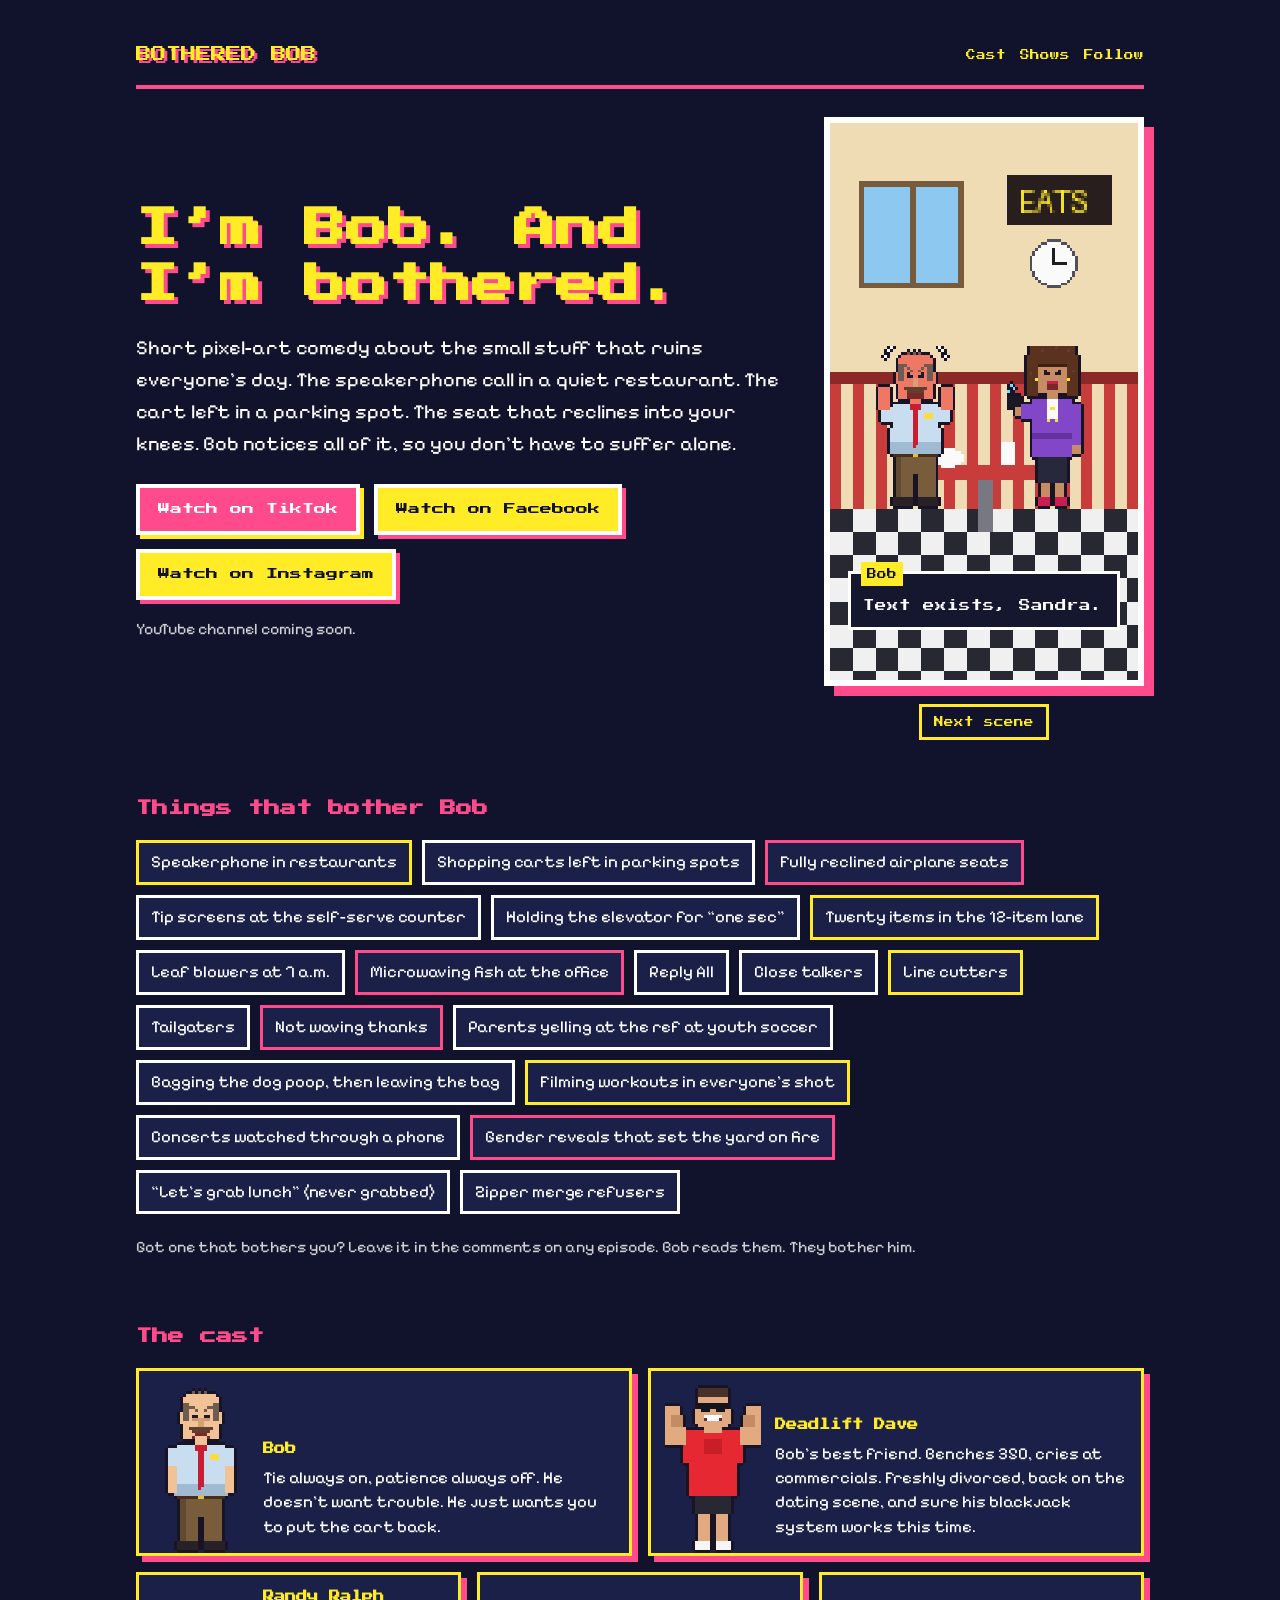
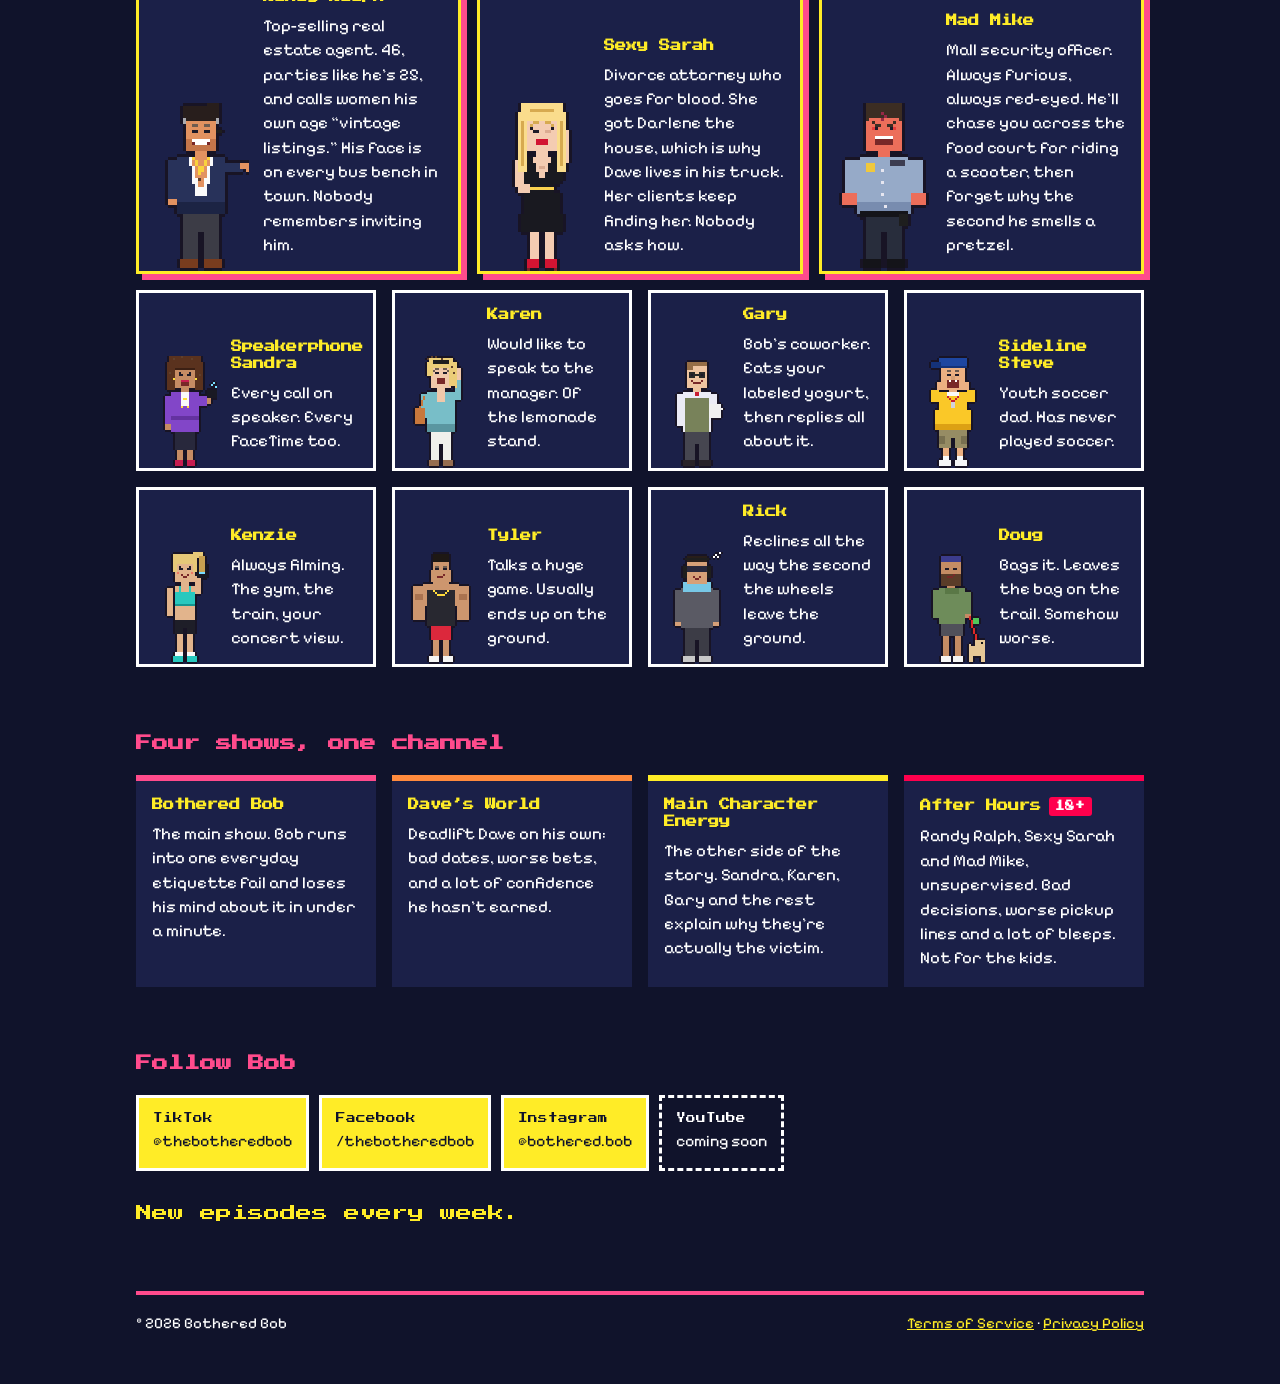
==== index.html @ 154fb26e "Bothered Bob website" ====
<!doctype html>
<html lang="en">
<head>
<meta charset="utf-8">
<meta name="viewport" content="width=device-width, initial-scale=1">
<link rel="preconnect" href="https://fonts.googleapis.com">
<link rel="preconnect" href="https://fonts.gstatic.com" crossorigin>
<link href="https://fonts.googleapis.com/css2?family=Pixelify+Sans:wght@400;600&family=Press+Start+2P&display=swap" rel="stylesheet">
<title>Bothered Bob</title>
<meta name="description" content="Pixel-art comedy shorts about the everyday stuff that ruins everyone's day. Speakerphones, abandoned carts, seat recliners. Bob notices all of it.">
<meta property="og:title" content="Bothered Bob">
<meta property="og:description" content="I'm Bob. And I'm bothered. Pixel-art comedy shorts about everyday etiquette fails.">
<meta property="og:image" content="https://botheredbob.com/img/og.png">
<meta property="og:url" content="https://botheredbob.com/">
<meta property="og:type" content="website">
<meta name="twitter:card" content="summary_large_image">
<link rel="icon" href="bob.svg" type="image/svg+xml">
<link rel="stylesheet" href="style.css">
</head>
<body>
<div class="wrap wide">
<header class="site">
  <a class="logo" href="index.html">BOTHERED BOB</a>
  <nav><a href="#cast">Cast</a><a href="#shows">Shows</a><a href="#follow">Follow</a></nav>
</header>

<main>
  <section class="hero">
    <div class="hero-copy">
      <h1>I&rsquo;m Bob. And I&rsquo;m bothered.</h1>
      <p class="lede">Short pixel-art comedy about the small stuff that ruins everyone&rsquo;s day. The speakerphone call in a quiet restaurant. The cart left in a parking spot. The seat that reclines into your knees. Bob notices all of it, so you don&rsquo;t have to suffer alone.</p>
      <div class="cta">
        <a class="btn" href="https://www.tiktok.com/@thebotheredbob" rel="me noopener">Watch on TikTok</a>
        <a class="btn alt" href="https://www.facebook.com/thebotheredbob" rel="me noopener">Watch on Facebook</a>
        <a class="btn alt" href="https://www.instagram.com/bothered.bob/" rel="me noopener">Watch on Instagram</a>
      </div>
      <p class="muted">YouTube channel coming soon.</p>
    </div>

    <figure class="phone" aria-label="Scenes from Bothered Bob episodes">
      <div class="screen">
        <div class="scene is-on">
          <img src="img/scene-diner.png" alt="Bob, red-faced, next to Sandra on a loud phone call in a diner" width="540" height="960">
          <figcaption class="cap"><span class="who">Bob</span>Text exists, Sandra.</figcaption>
        </div>
        <div class="scene">
          <img src="img/scene-plane.png" alt="Bob in the aisle seat next to a man who has fully reclined, asleep" width="540" height="960" loading="lazy">
          <figcaption class="cap"><span class="who">Bob</span>My knees are in your seat! We share a seat now!</figcaption>
        </div>
        <div class="scene">
          <img src="img/scene-lot.png" alt="Bob in a parking lot beside a stray shopping cart and the smug guy who left it" width="540" height="960" loading="lazy">
          <figcaption class="cap"><span class="who">Bob</span>It&rsquo;s a shopping cart! Rolling is its whole personality!</figcaption>
        </div>
        <div class="scene">
          <img src="img/scene-yard.png" alt="Bob on his lawn next to Randy Ralph, a spray-tanned real estate agent doing finger guns" width="540" height="960" loading="lazy">
          <figcaption class="cap"><span class="who ralph">Ralph</span>I don&rsquo;t date fifties. Way too old for me.</figcaption>
        </div>
        <div class="scene">
          <img src="img/scene-casino.png" alt="Bob and Deadlift Dave, flexing, in front of casino slot machines" width="540" height="960" loading="lazy">
          <figcaption class="cap"><span class="who dave">Dave</span>I&rsquo;m Dave. And I&rsquo;m fine.</figcaption>
        </div>
      </div>
      <button class="next" type="button" aria-label="Show next scene">Next scene</button>
    </figure>
  </section>

  <section class="peeves" aria-labelledby="peeves-h">
    <h2 id="peeves-h">Things that bother Bob</h2>
    <ul class="peeve-list">
      <li>Speakerphone in restaurants</li>
      <li>Shopping carts left in parking spots</li>
      <li>Fully reclined airplane seats</li>
      <li>Tip screens at the self-serve counter</li>
      <li>Holding the elevator for &ldquo;one sec&rdquo;</li>
      <li>Twenty items in the 12-item lane</li>
      <li>Leaf blowers at 7 a.m.</li>
      <li>Microwaving fish at the office</li>
      <li>Reply All</li>
      <li>Close talkers</li>
      <li>Line cutters</li>
      <li>Tailgaters</li>
      <li>Not waving thanks</li>
      <li>Parents yelling at the ref at youth soccer</li>
      <li>Bagging the dog poop, then leaving the bag</li>
      <li>Filming workouts in everyone&rsquo;s shot</li>
      <li>Concerts watched through a phone</li>
      <li>Gender reveals that set the yard on fire</li>
      <li>&ldquo;Let&rsquo;s grab lunch&rdquo; (never grabbed)</li>
      <li>Zipper merge refusers</li>
    </ul>
    <p class="muted">Got one that bothers you? Leave it in the comments on any episode. Bob reads them. They bother him.</p>
  </section>

  <section id="cast" aria-labelledby="cast-h">
    <h2 id="cast-h">The cast</h2>
    <ul class="cast">
      <li class="lead"><img src="img/bob_annoyed.png" alt="" width="128" height="224"><div><h3>Bob</h3><p>Tie always on, patience always off. He doesn&rsquo;t want trouble. He just wants you to put the cart back.</p></div></li>
      <li class="lead"><img src="img/dave_flex.png" alt="" width="128" height="224"><div><h3>Deadlift Dave</h3><p>Bob&rsquo;s best friend. Benches 350, cries at commercials. Freshly divorced, back on the dating scene, and sure his blackjack system works this time.</p></div></li>
      <li class="lead lead3"><img src="img/ralph_smug.png" alt="" width="128" height="224"><div><h3>Randy Ralph</h3><p>Top-selling real estate agent. 46, parties like he&rsquo;s 25, and calls women his own age &ldquo;vintage listings.&rdquo; His face is on every bus bench in town. Nobody remembers inviting him.</p></div></li>
      <li class="lead lead3"><img src="img/sarah_flirt.png" alt="" width="128" height="224"><div><h3>Sexy Sarah</h3><p>Divorce attorney who goes for blood. She got Darlene the house, which is why Dave lives in his truck. Her clients keep finding her. Nobody asks how.</p></div></li>
      <li class="lead lead3"><img src="img/mike_mad.png" alt="" width="128" height="224"><div><h3>Mad Mike</h3><p>Mall security officer. Always furious, always red-eyed. He&rsquo;ll chase you across the food court for riding a scooter, then forget why the second he smells a pretzel.</p></div></li>
      <li><img src="img/sandra_loud.png" alt="" width="128" height="224"><div><h3>Speakerphone Sandra</h3><p>Every call on speaker. Every FaceTime too.</p></div></li>
      <li><img src="img/karen_demand.png" alt="" width="128" height="224"><div><h3>Karen</h3><p>Would like to speak to the manager. Of the lemonade stand.</p></div></li>
      <li><img src="img/gary_smug.png" alt="" width="128" height="224"><div><h3>Gary</h3><p>Bob&rsquo;s coworker. Eats your labeled yogurt, then replies all about it.</p></div></li>
      <li><img src="img/steve_yell.png" alt="" width="128" height="224"><div><h3>Sideline Steve</h3><p>Youth soccer dad. Has never played soccer.</p></div></li>
      <li><img src="img/kenzie_film.png" alt="" width="128" height="224"><div><h3>Kenzie</h3><p>Always filming. The gym, the train, your concert view.</p></div></li>
      <li><img src="img/tyler_smug.png" alt="" width="128" height="224"><div><h3>Tyler</h3><p>Talks a huge game. Usually ends up on the ground.</p></div></li>
      <li><img src="img/rick_sleep.png" alt="" width="128" height="224"><div><h3>Rick</h3><p>Reclines all the way the second the wheels leave the ground.</p></div></li>
      <li><img src="img/doug_smug.png" alt="" width="128" height="224"><div><h3>Doug</h3><p>Bags it. Leaves the bag on the trail. Somehow worse.</p></div></li>
    </ul>
  </section>

  <section id="shows" aria-labelledby="shows-h">
    <h2 id="shows-h">Four shows, one channel</h2>
    <div class="shows">
      <article><h3>Bothered Bob</h3><p>The main show. Bob runs into one everyday etiquette fail and loses his mind about it in under a minute.</p></article>
      <article><h3>Dave&rsquo;s World</h3><p>Deadlift Dave on his own: bad dates, worse bets, and a lot of confidence he hasn&rsquo;t earned.</p></article>
      <article><h3>Main Character Energy</h3><p>The other side of the story. Sandra, Karen, Gary and the rest explain why they&rsquo;re actually the victim.</p></article>
      <article class="mature"><h3>After Hours <span class="rating">18+</span></h3><p>Randy Ralph, Sexy Sarah and Mad Mike, unsupervised. Bad decisions, worse pickup lines and a lot of bleeps. Not for the kids.</p></article>
    </div>
  </section>

  <section id="follow" aria-labelledby="follow-h">
    <h2 id="follow-h">Follow Bob</h2>
    <ul class="handles">
      <li><a href="https://www.tiktok.com/@thebotheredbob" rel="me noopener">TikTok <span>@thebotheredbob</span></a></li>
      <li><a href="https://www.facebook.com/thebotheredbob" rel="me noopener">Facebook <span>/thebotheredbob</span></a></li>
      <li><a href="https://www.instagram.com/bothered.bob/" rel="me noopener">Instagram <span>@bothered.bob</span></a></li>
      <li class="soon">YouTube <span>coming soon</span></li>
    </ul>
    <p class="tagline">New episodes every week.</p>
  </section>
</main>

<footer class="site">
  <span>&copy; 2026 Bothered Bob</span>
  <span><a href="terms.html">Terms of Service</a> &middot; <a href="privacy.html">Privacy Policy</a></span>
</footer>
</div>
<script>
(() => {
  const scenes = [...document.querySelectorAll('.scene')];
  let i = 0, timer;
  const show = n => { scenes[i].classList.remove('is-on'); i = (n + scenes.length) % scenes.length; scenes[i].classList.add('is-on'); };
  const calm = matchMedia('(prefers-reduced-motion: reduce)').matches;
  const start = () => { if (!calm) timer = setInterval(() => show(i + 1), 4500); };
  document.querySelector('.next').addEventListener('click', () => { clearInterval(timer); show(i + 1); start(); });
  const phone = document.querySelector('.phone');
  phone.addEventListener('mouseenter', () => clearInterval(timer));
  phone.addEventListener('mouseleave', () => { clearInterval(timer); start(); });
  start();
})();
</script>
</body>
</html>
---- style.css ----
:root{--navy:#10132b;--navy2:#1b2048;--yellow:#ffec27;--pink:#ff4b8c;--white:#fff}
*{box-sizing:border-box}
html,body{margin:0;padding:0}
body{background:var(--navy);color:var(--white);font-family:"Pixelify Sans",system-ui,sans-serif;font-size:1.15rem;line-height:1.6}
a{color:var(--yellow)}
a:hover{color:var(--pink)}
.wrap{max-width:760px;margin:0 auto;padding:24px 16px 48px}
header.site{display:flex;flex-wrap:wrap;gap:12px;align-items:center;justify-content:space-between;padding:16px 0;border-bottom:4px solid var(--pink);margin-bottom:28px}
.logo{font-family:"Press Start 2P",monospace;color:var(--yellow);text-decoration:none;font-size:.95rem;text-shadow:3px 3px 0 var(--pink)}
nav a{font-family:"Press Start 2P",monospace;font-size:.6rem;margin-left:14px;text-decoration:none}
nav a:first-child{margin-left:0}
h1,h2{font-family:"Press Start 2P",monospace;line-height:1.5}
h1{color:var(--yellow);font-size:clamp(1.2rem,5vw,2rem);text-shadow:4px 4px 0 var(--pink)}
h2{color:var(--pink);font-size:.85rem;margin-top:2em}
.card{background:var(--navy2);border:4px solid var(--white);box-shadow:8px 8px 0 var(--pink);padding:20px;margin:24px 0}
.bob{display:block;margin:0 auto 12px;width:160px;height:auto;image-rendering:pixelated}
.tagline{font-family:"Press Start 2P",monospace;color:var(--yellow);font-size:clamp(.75rem,3.2vw,1rem);text-align:center;margin:28px 0;line-height:1.8}
.handles{display:flex;flex-wrap:wrap;gap:10px;justify-content:center;padding:0;list-style:none}
.handles li{background:var(--yellow);color:var(--navy);font-family:"Press Start 2P",monospace;font-size:.6rem;padding:10px 12px;border:3px solid var(--white)}
.muted{opacity:.8;font-size:1rem}
footer.site{margin-top:40px;padding-top:16px;border-top:4px solid var(--pink);font-size:.95rem;display:flex;flex-wrap:wrap;gap:12px;justify-content:space-between}
.codebox{font-family:ui-monospace,Menlo,Consolas,monospace;font-size:clamp(1rem,4vw,1.4rem);background:var(--white);color:var(--navy);padding:16px;border:4px solid var(--yellow);word-break:break-all;user-select:all;min-height:3em}
.btn{font-family:"Press Start 2P",monospace;font-size:.75rem;background:var(--pink);color:var(--white);border:4px solid var(--white);padding:12px 18px;cursor:pointer;margin-top:14px;box-shadow:4px 4px 0 var(--yellow)}
.btn:active{transform:translate(2px,2px);box-shadow:2px 2px 0 var(--yellow)}
.warn{color:var(--yellow)}

/* Homepage */
.wrap.wide{max-width:1040px}
:focus-visible{outline:3px solid var(--yellow);outline-offset:3px}
.hero{display:grid;grid-template-columns:1fr minmax(240px,320px);gap:40px;align-items:center;margin:12px 0 56px}
.hero h1{font-size:clamp(1.5rem,4.4vw,2.6rem);margin:0 0 20px;line-height:1.35}
.lede{font-size:1.25rem;max-width:34em}
.cta{display:flex;flex-wrap:wrap;gap:14px;margin:24px 0 8px}
a.btn{display:inline-block;text-decoration:none;margin-top:0}
a.btn:hover{color:var(--white);background:#ff2d78}
a.btn.alt{background:var(--yellow);color:var(--navy);box-shadow:4px 4px 0 var(--pink)}
a.btn.alt:hover{background:#fff27a}
.phone{margin:0;justify-self:center;width:100%;max-width:320px}
.screen{position:relative;aspect-ratio:9/16;border:6px solid var(--white);box-shadow:10px 10px 0 var(--pink);overflow:hidden;background:#000}
.scene{position:absolute;inset:0;opacity:0;transition:opacity .5s steps(4)}
.scene.is-on{opacity:1}
.scene img{width:100%;height:100%;display:block;image-rendering:pixelated}
.cap{position:absolute;left:6%;right:6%;bottom:9%;background:#14172e;border:3px solid var(--white);padding:22px 12px 12px;font-family:"Press Start 2P",monospace;font-size:clamp(.55rem,1.9vw,.72rem);line-height:1.7;color:var(--white)}
.who{position:absolute;top:-12px;left:10px;background:var(--yellow);color:var(--navy);font-size:.6rem;padding:4px 6px}
.who.dave{background:#ff8a3d}
.next{display:block;margin:18px auto 0;font-family:"Press Start 2P",monospace;font-size:.6rem;background:none;color:var(--yellow);border:3px solid var(--yellow);padding:10px 12px;cursor:pointer}
.next:hover{background:var(--yellow);color:var(--navy)}
main h2{font-size:clamp(.8rem,2.4vw,1rem);margin:0 0 20px}
main section{margin-bottom:64px}
.peeve-list{list-style:none;padding:0;margin:0 0 20px;display:flex;flex-wrap:wrap;gap:10px}
.peeve-list li{background:var(--navy2);border:3px solid var(--white);padding:6px 12px;font-size:1.05rem}
.peeve-list li:nth-child(5n+1){border-color:var(--yellow)}
.peeve-list li:nth-child(5n+3){border-color:var(--pink)}
.cast{list-style:none;padding:0;margin:0;display:grid;grid-template-columns:repeat(12,1fr);gap:16px}
.cast li{grid-column:span 3}
.cast li{display:flex;gap:14px;align-items:flex-end;background:var(--navy2);border:3px solid var(--white);padding:14px 14px 0}
.cast img{width:64px;height:112px;flex:none;image-rendering:pixelated}
.cast li div{padding-bottom:14px}
.cast li.lead{grid-column:span 6;border-color:var(--yellow);box-shadow:6px 6px 0 var(--pink)}
.cast li.lead img{width:96px;height:168px}
.cast h3,.shows h3{font-family:"Press Start 2P",monospace;font-size:.7rem;color:var(--yellow);margin:0 0 8px;line-height:1.5}
.cast p,.shows p{margin:0;font-size:1.05rem;line-height:1.45}
.shows{display:grid;grid-template-columns:repeat(4,1fr);gap:16px}
.shows article{border-top:6px solid var(--pink);background:var(--navy2);padding:16px}
.shows article:nth-child(2){border-top-color:#ff8a3d}
.shows article:nth-child(3){border-top-color:var(--yellow)}
.handles{justify-content:flex-start}
.handles li{padding:0}
.handles a,.handles .soon{display:block;padding:12px 14px;color:var(--navy);text-decoration:none;font-size:.6rem;line-height:1.8}
.handles span{display:block;font-family:"Pixelify Sans",system-ui,sans-serif;font-size:1rem}
.handles a:hover{background:var(--pink);color:var(--white)}
.handles li.soon{background:transparent;color:var(--white);border-style:dashed}
.handles li.soon .soon{color:var(--white)}
.handles li.soon{padding:12px 14px}
#follow .tagline{text-align:left}
@media (max-width:760px){
  .hero{grid-template-columns:1fr;gap:28px}
  .phone{max-width:280px}
  .shows{grid-template-columns:1fr}
  .cast li,.cast li.lead{grid-column:span 12}
}
@media (min-width:761px) and (max-width:980px){.cast li{grid-column:span 6}.cast li.lead{grid-column:span 12}}
@media (prefers-reduced-motion:reduce){.scene{transition:none}}

/* After Hours card + Ralph caption */
.shows article.mature{border-top-color:#ff004d}
.shows .mature h3{display:flex;align-items:center;gap:.5rem}
.rating{font-family:'Press Start 2P',monospace;font-size:.6rem;background:#ff004d;color:#fff;padding:.3rem .4rem;border-radius:3px;line-height:1}
.who.ralph{background:#ff3c8c;color:#fff}
@media (min-width:761px) and (max-width:1100px){.shows{grid-template-columns:repeat(2,1fr)}}
.cast li.lead3{grid-column:span 4}
@media (max-width:980px){.cast li.lead3{grid-column:span 12}}
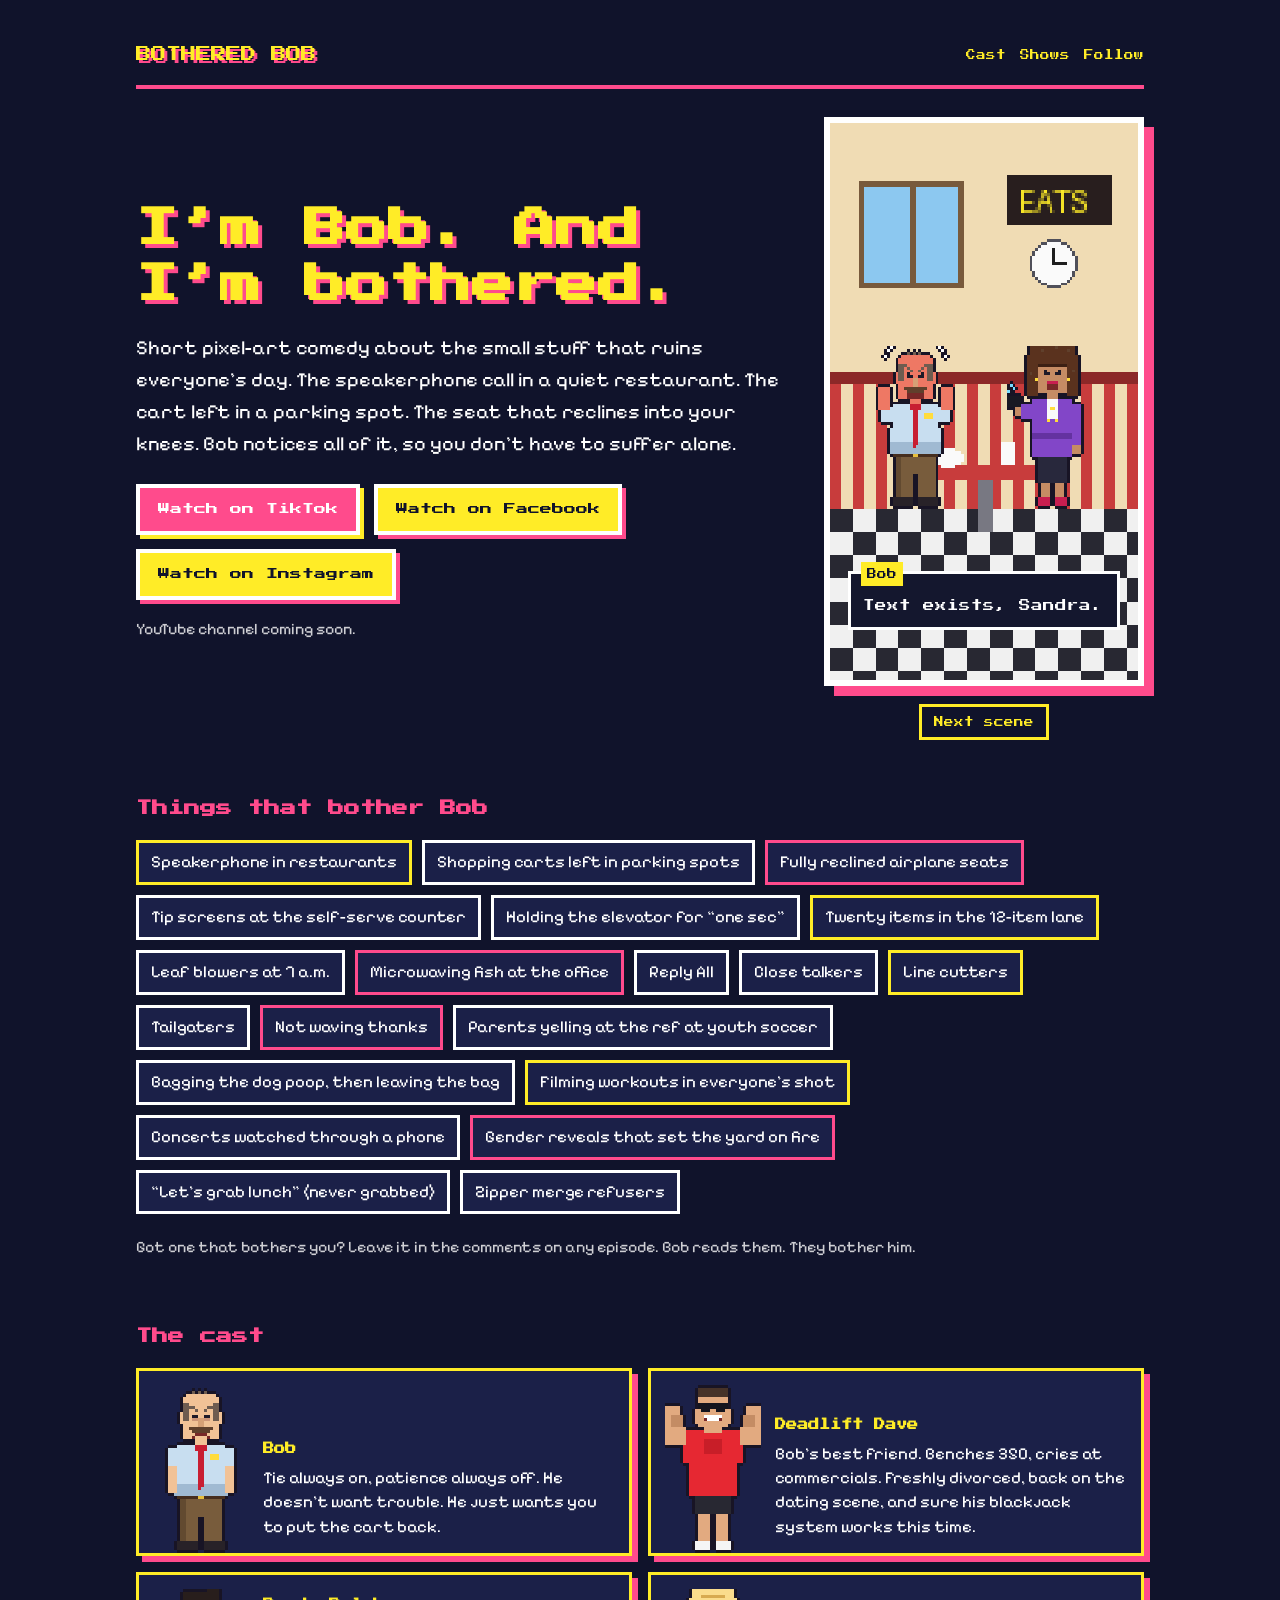
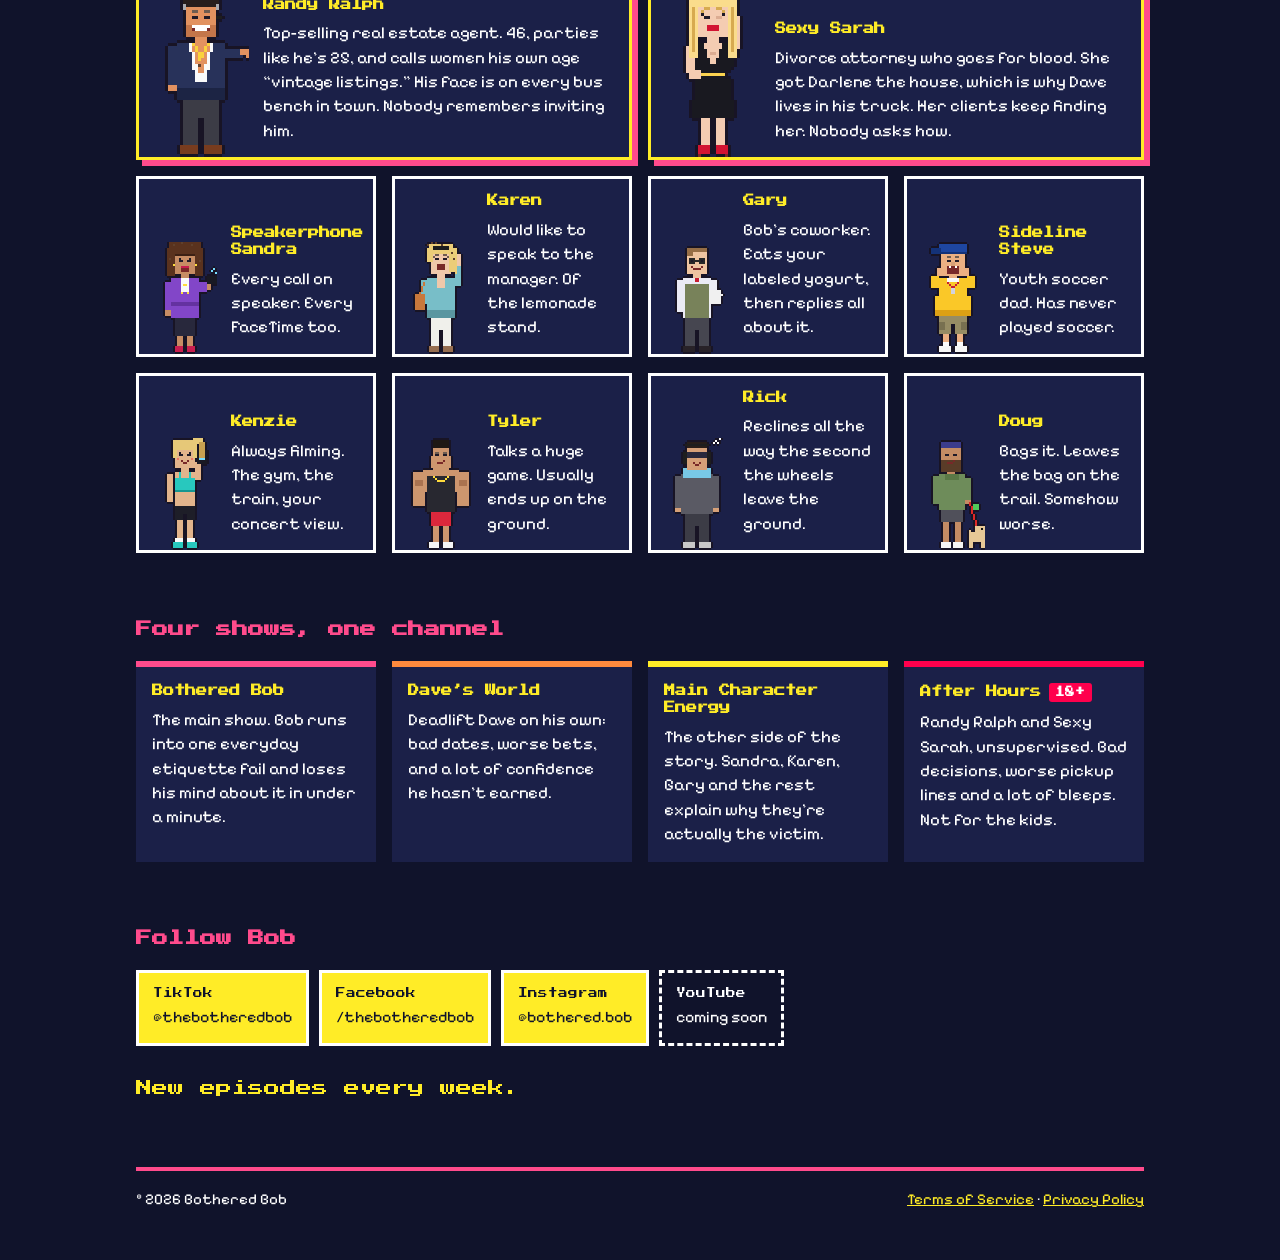
==== commit 133b0ef7: "Retire Mad Mike from the cast and After Hours" ====
--- a/index.html
+++ b/index.html
@@ -96,9 +96,8 @@
     <ul class="cast">
       <li class="lead"><img src="img/bob_annoyed.png" alt="" width="128" height="224"><div><h3>Bob</h3><p>Tie always on, patience always off. He doesn&rsquo;t want trouble. He just wants you to put the cart back.</p></div></li>
       <li class="lead"><img src="img/dave_flex.png" alt="" width="128" height="224"><div><h3>Deadlift Dave</h3><p>Bob&rsquo;s best friend. Benches 350, cries at commercials. Freshly divorced, back on the dating scene, and sure his blackjack system works this time.</p></div></li>
-      <li class="lead lead3"><img src="img/ralph_smug.png" alt="" width="128" height="224"><div><h3>Randy Ralph</h3><p>Top-selling real estate agent. 46, parties like he&rsquo;s 25, and calls women his own age &ldquo;vintage listings.&rdquo; His face is on every bus bench in town. Nobody remembers inviting him.</p></div></li>
-      <li class="lead lead3"><img src="img/sarah_flirt.png" alt="" width="128" height="224"><div><h3>Sexy Sarah</h3><p>Divorce attorney who goes for blood. She got Darlene the house, which is why Dave lives in his truck. Her clients keep finding her. Nobody asks how.</p></div></li>
-      <li class="lead lead3"><img src="img/mike_mad.png" alt="" width="128" height="224"><div><h3>Mad Mike</h3><p>Mall security officer. Always furious, always red-eyed. He&rsquo;ll chase you across the food court for riding a scooter, then forget why the second he smells a pretzel.</p></div></li>
+      <li class="lead"><img src="img/ralph_smug.png" alt="" width="128" height="224"><div><h3>Randy Ralph</h3><p>Top-selling real estate agent. 46, parties like he&rsquo;s 25, and calls women his own age &ldquo;vintage listings.&rdquo; His face is on every bus bench in town. Nobody remembers inviting him.</p></div></li>
+      <li class="lead"><img src="img/sarah_flirt.png" alt="" width="128" height="224"><div><h3>Sexy Sarah</h3><p>Divorce attorney who goes for blood. She got Darlene the house, which is why Dave lives in his truck. Her clients keep finding her. Nobody asks how.</p></div></li>
       <li><img src="img/sandra_loud.png" alt="" width="128" height="224"><div><h3>Speakerphone Sandra</h3><p>Every call on speaker. Every FaceTime too.</p></div></li>
       <li><img src="img/karen_demand.png" alt="" width="128" height="224"><div><h3>Karen</h3><p>Would like to speak to the manager. Of the lemonade stand.</p></div></li>
       <li><img src="img/gary_smug.png" alt="" width="128" height="224"><div><h3>Gary</h3><p>Bob&rsquo;s coworker. Eats your labeled yogurt, then replies all about it.</p></div></li>
@@ -116,7 +115,7 @@
       <article><h3>Bothered Bob</h3><p>The main show. Bob runs into one everyday etiquette fail and loses his mind about it in under a minute.</p></article>
       <article><h3>Dave&rsquo;s World</h3><p>Deadlift Dave on his own: bad dates, worse bets, and a lot of confidence he hasn&rsquo;t earned.</p></article>
       <article><h3>Main Character Energy</h3><p>The other side of the story. Sandra, Karen, Gary and the rest explain why they&rsquo;re actually the victim.</p></article>
-      <article class="mature"><h3>After Hours <span class="rating">18+</span></h3><p>Randy Ralph, Sexy Sarah and Mad Mike, unsupervised. Bad decisions, worse pickup lines and a lot of bleeps. Not for the kids.</p></article>
+      <article class="mature"><h3>After Hours <span class="rating">18+</span></h3><p>Randy Ralph and Sexy Sarah, unsupervised. Bad decisions, worse pickup lines and a lot of bleeps. Not for the kids.</p></article>
     </div>
   </section>
 
--- a/style.css
+++ b/style.css
@@ -88,5 +88,3 @@
 .rating{font-family:'Press Start 2P',monospace;font-size:.6rem;background:#ff004d;color:#fff;padding:.3rem .4rem;border-radius:3px;line-height:1}
 .who.ralph{background:#ff3c8c;color:#fff}
 @media (min-width:761px) and (max-width:1100px){.shows{grid-template-columns:repeat(2,1fr)}}
-.cast li.lead3{grid-column:span 4}
-@media (max-width:980px){.cast li.lead3{grid-column:span 12}}
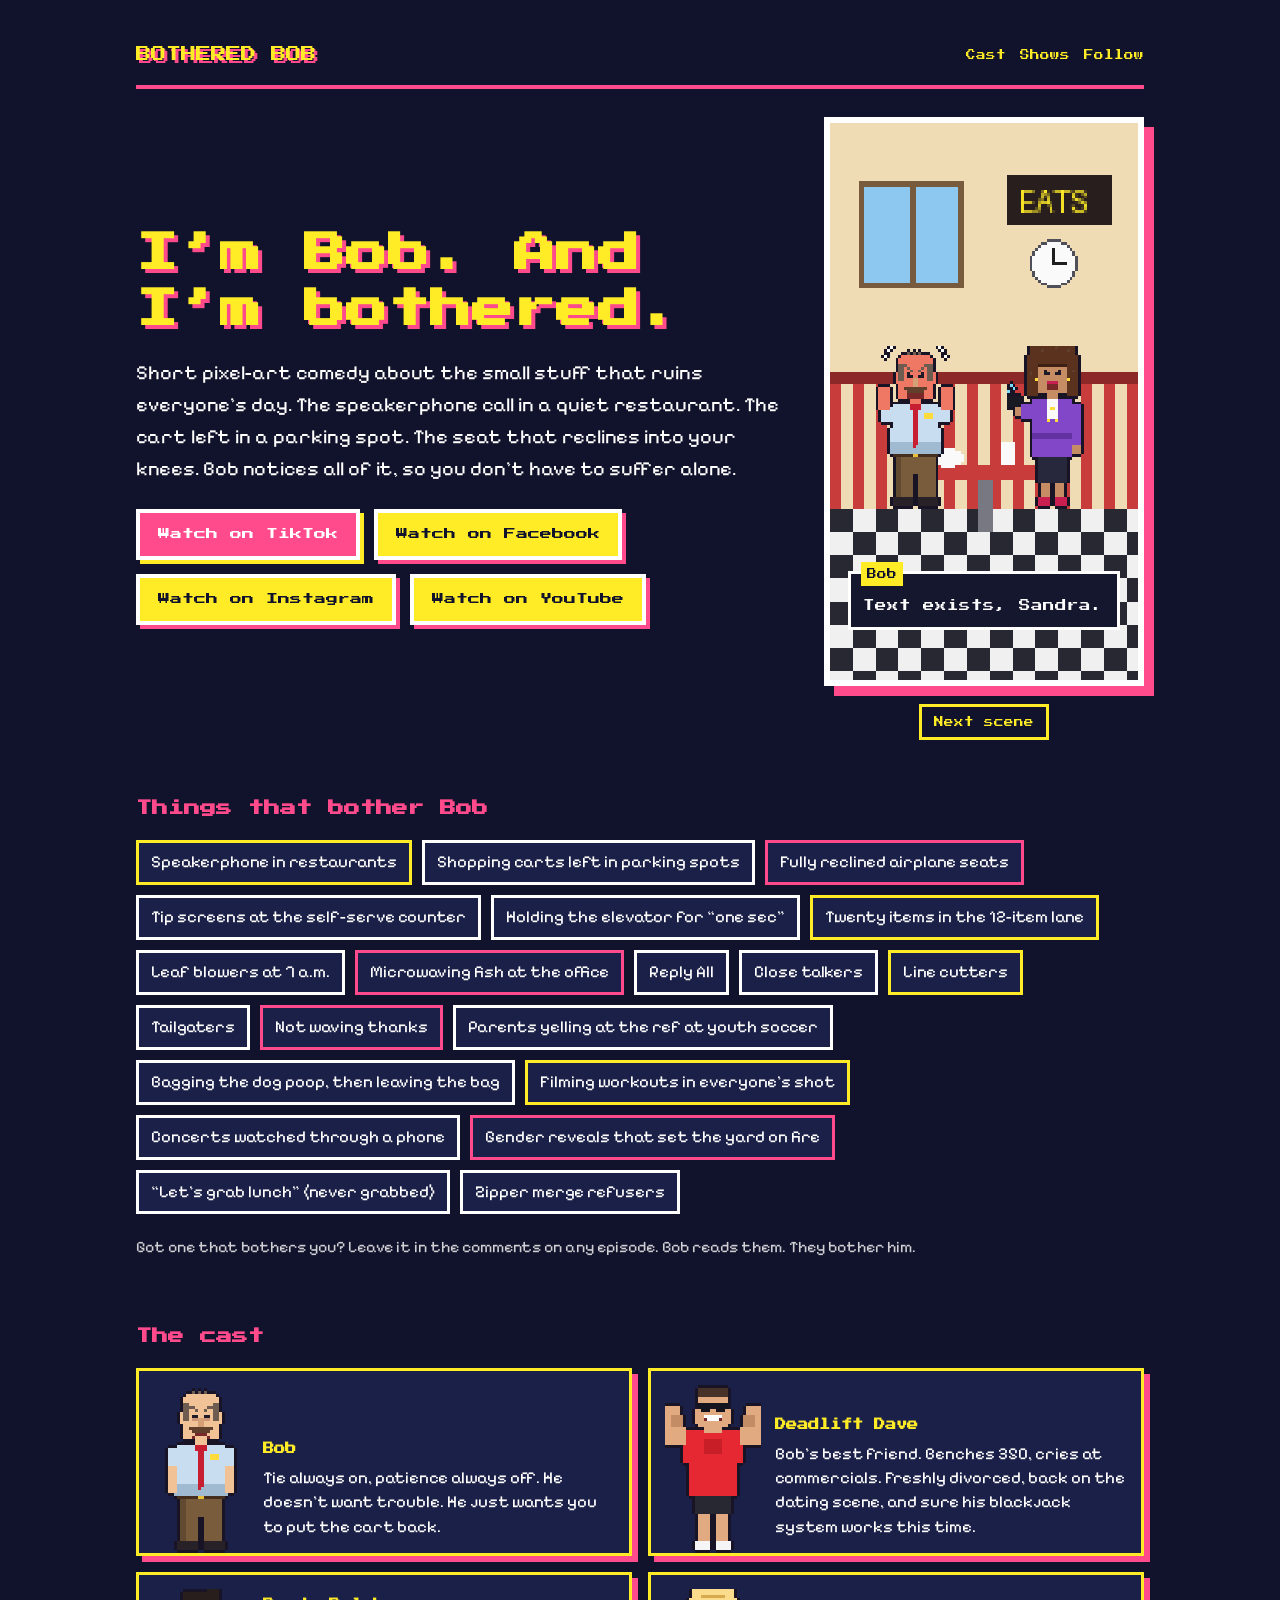
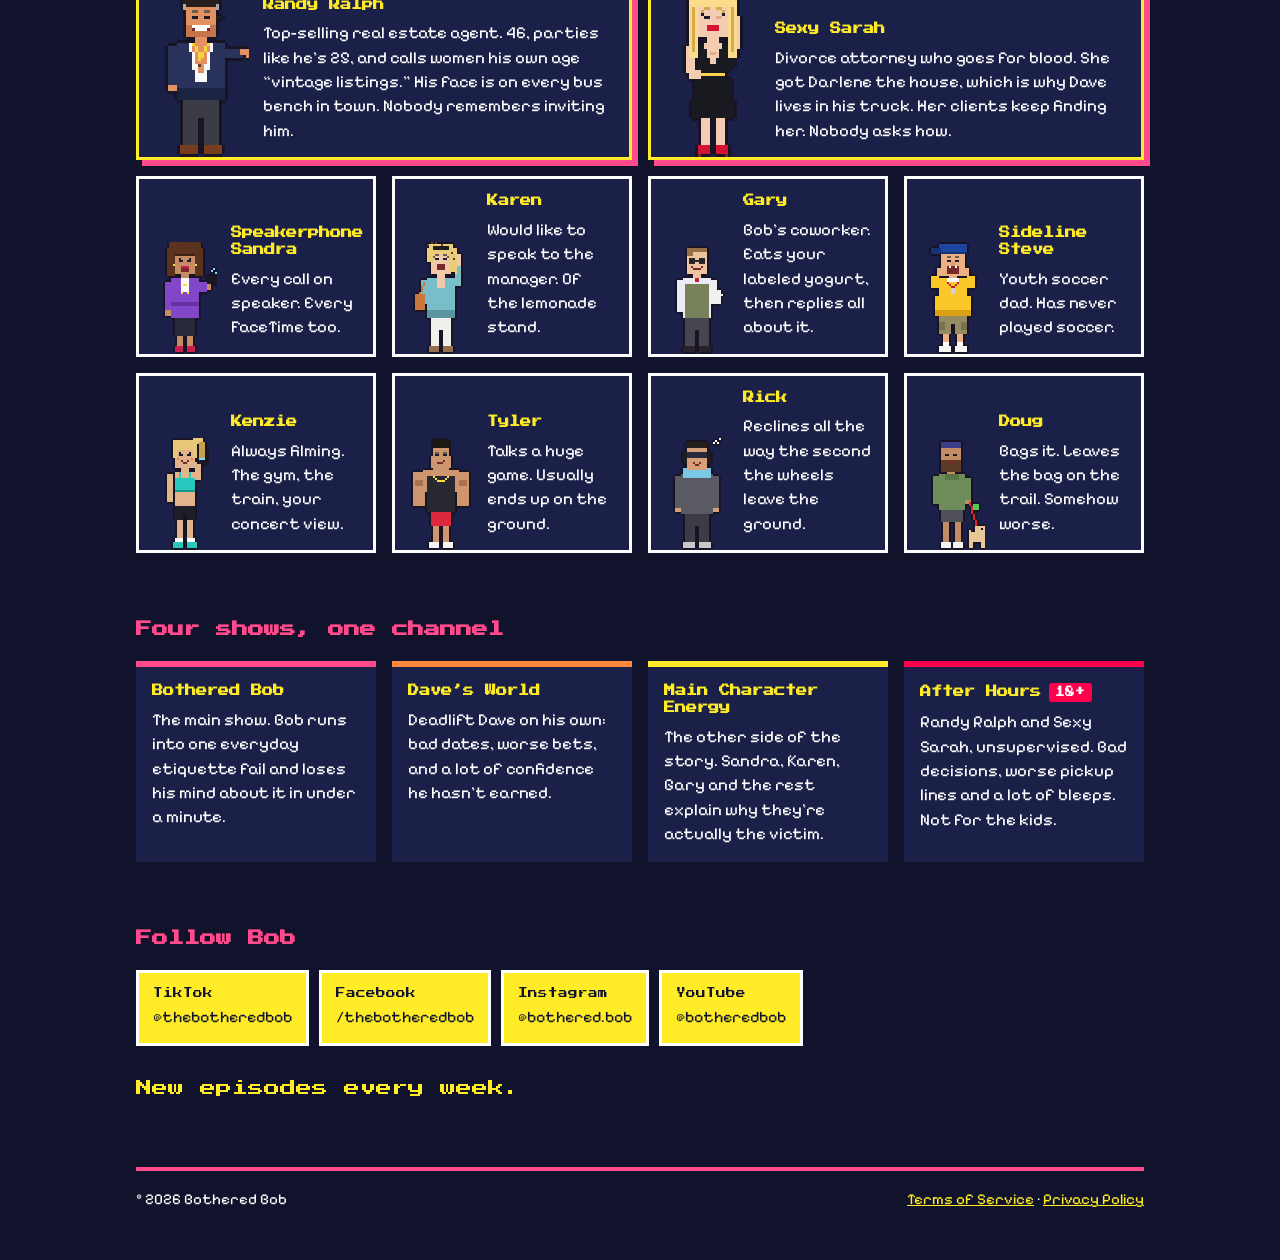
==== commit e0883caf: "Add YouTube channel; list each platform's handle for contact" ====
--- a/index.html
+++ b/index.html
@@ -33,8 +33,8 @@
         <a class="btn" href="https://www.tiktok.com/@thebotheredbob" rel="me noopener">Watch on TikTok</a>
         <a class="btn alt" href="https://www.facebook.com/thebotheredbob" rel="me noopener">Watch on Facebook</a>
         <a class="btn alt" href="https://www.instagram.com/bothered.bob/" rel="me noopener">Watch on Instagram</a>
+        <a class="btn alt" href="https://www.youtube.com/@botheredbob" rel="me noopener">Watch on YouTube</a>
       </div>
-      <p class="muted">YouTube channel coming soon.</p>
     </div>
 
     <figure class="phone" aria-label="Scenes from Bothered Bob episodes">
@@ -125,7 +125,7 @@
       <li><a href="https://www.tiktok.com/@thebotheredbob" rel="me noopener">TikTok <span>@thebotheredbob</span></a></li>
       <li><a href="https://www.facebook.com/thebotheredbob" rel="me noopener">Facebook <span>/thebotheredbob</span></a></li>
       <li><a href="https://www.instagram.com/bothered.bob/" rel="me noopener">Instagram <span>@bothered.bob</span></a></li>
-      <li class="soon">YouTube <span>coming soon</span></li>
+      <li><a href="https://www.youtube.com/@botheredbob" rel="me noopener">YouTube <span>@botheredbob</span></a></li>
     </ul>
     <p class="tagline">New episodes every week.</p>
   </section>
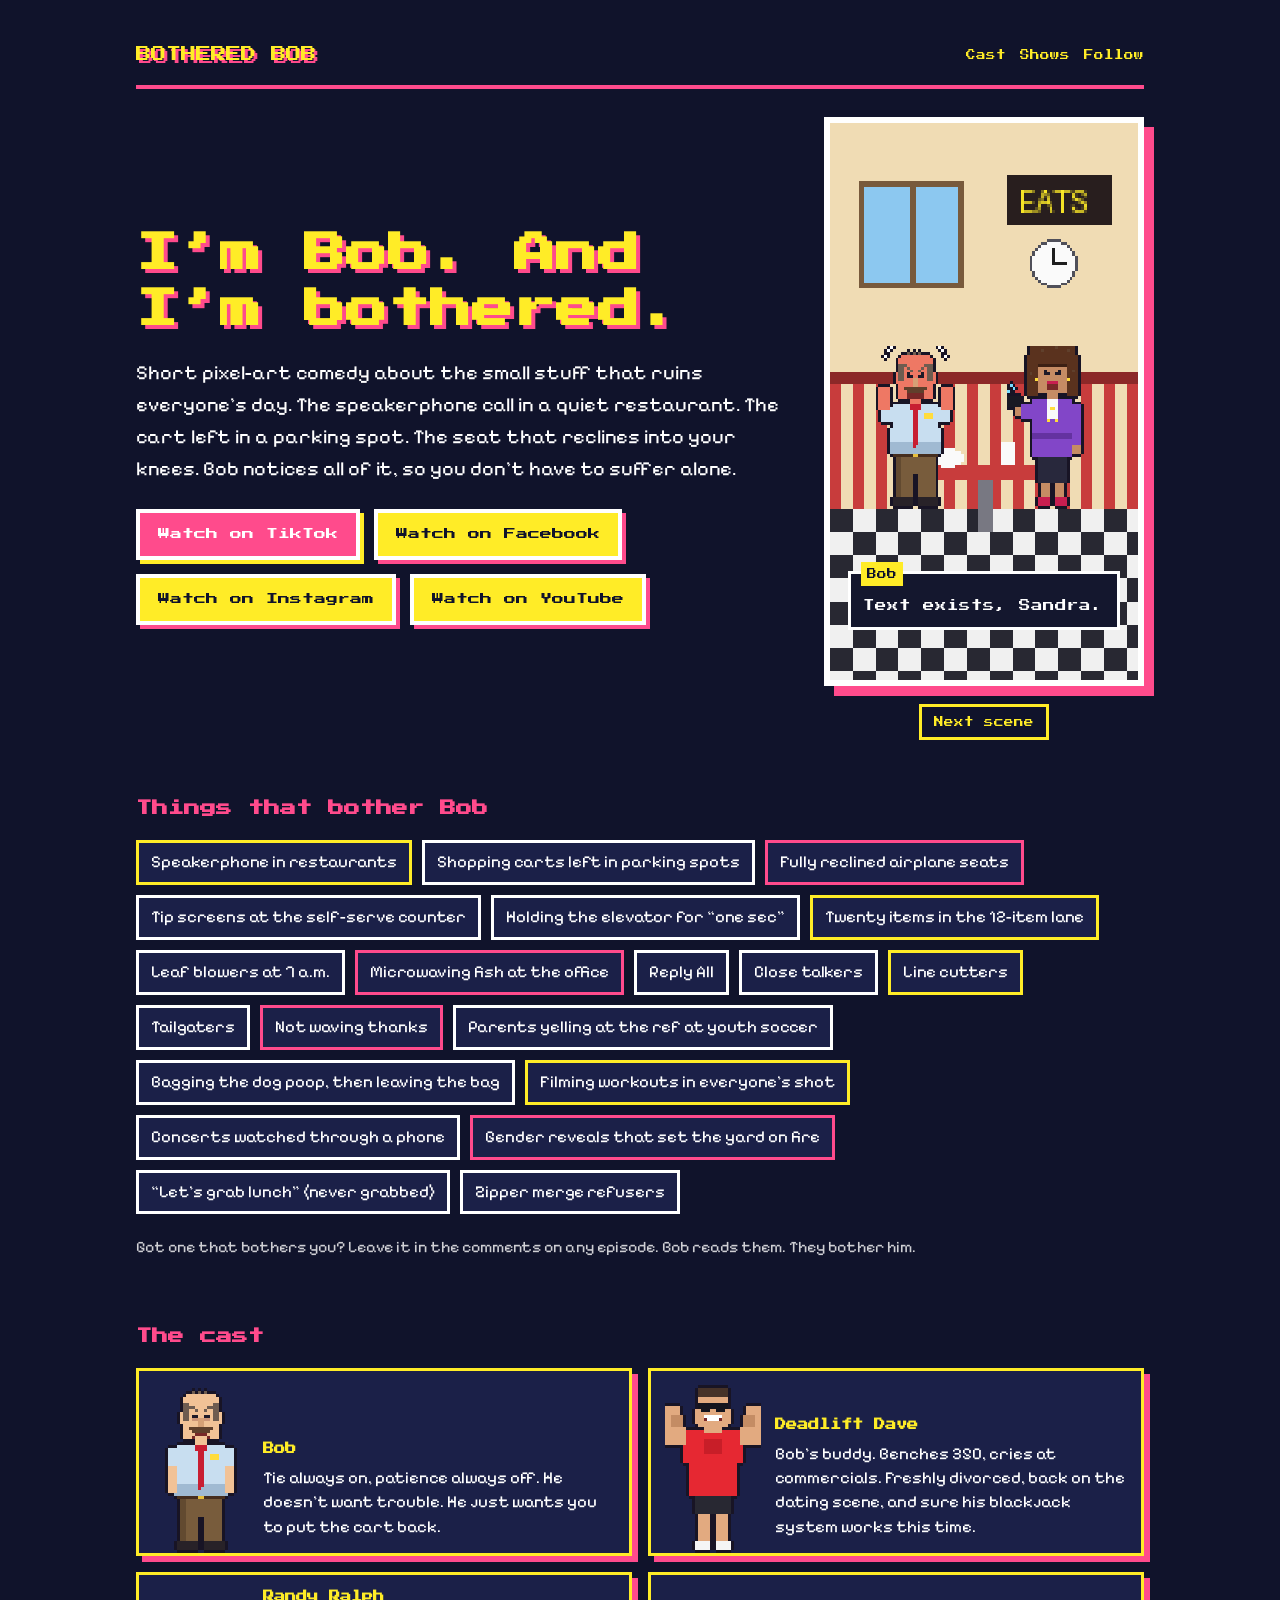
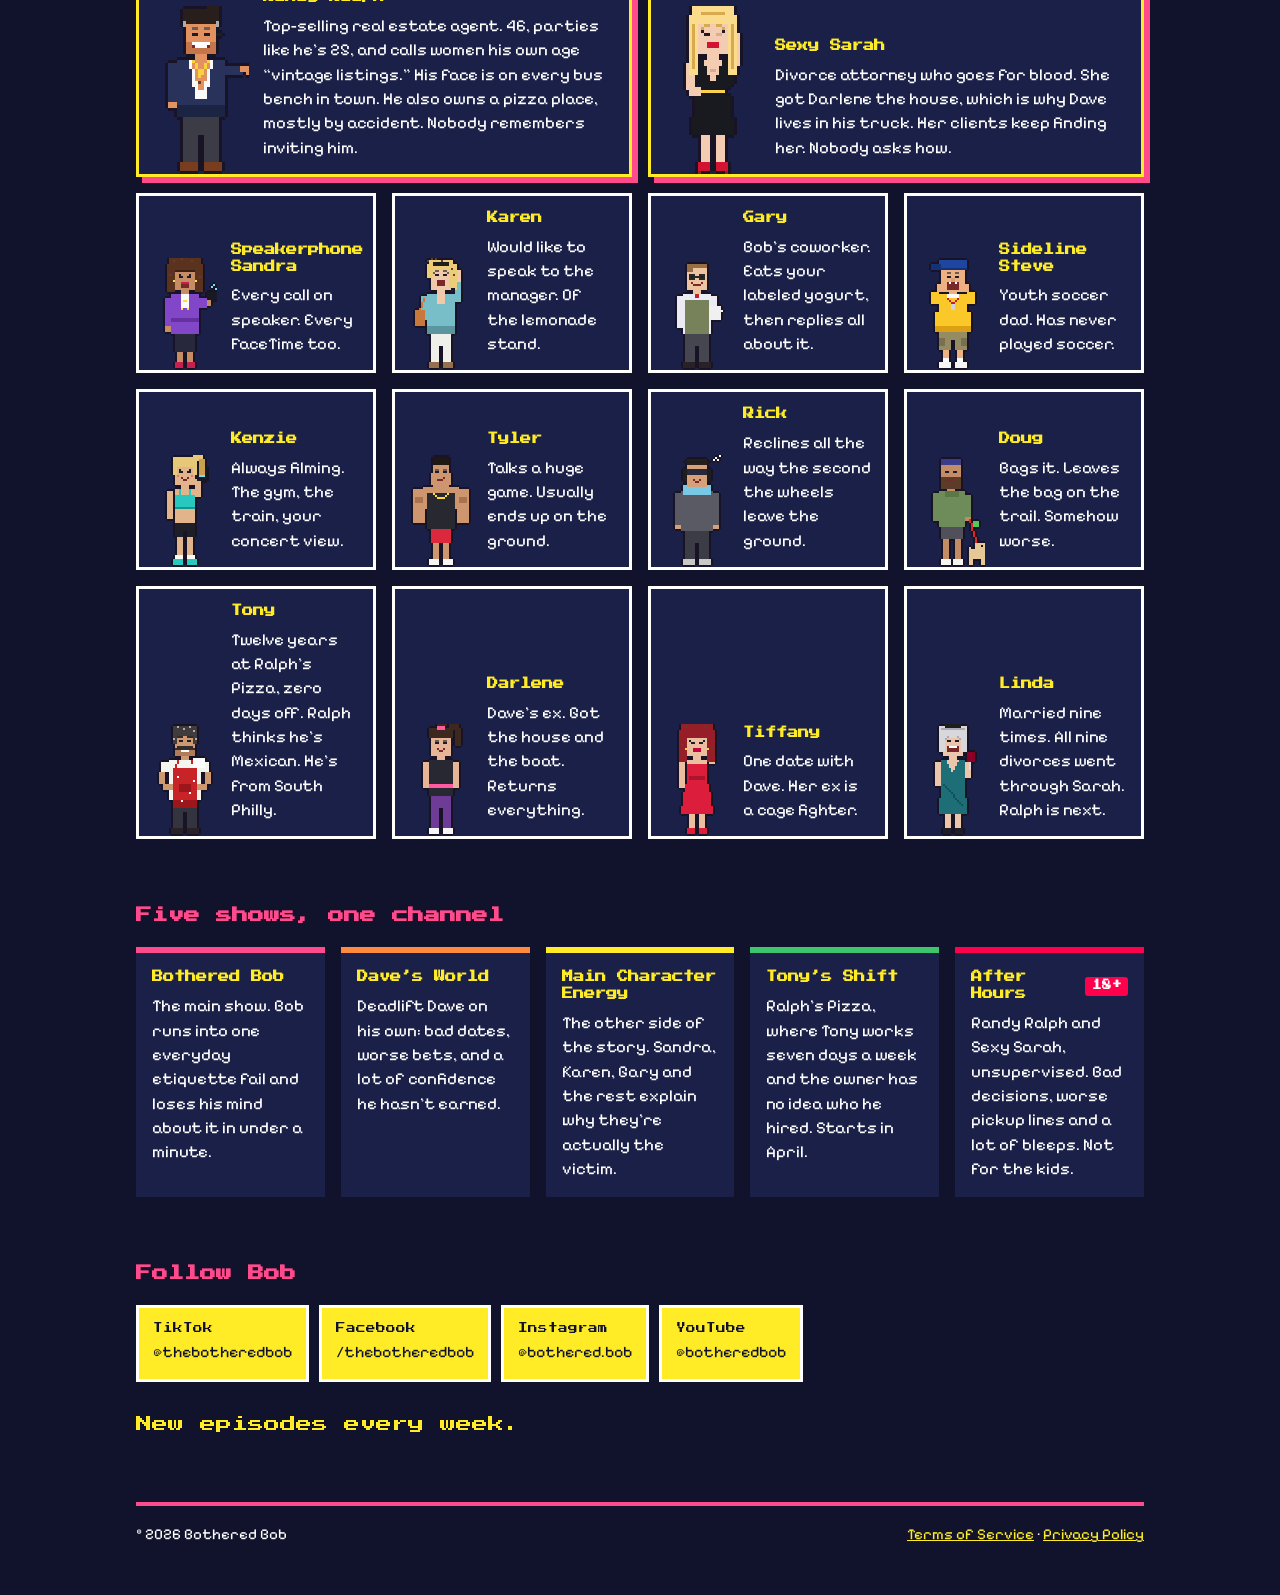
==== commit 47f15fce: "Cast: add Tony, Darlene, Tiffany, Linda; Dave is Bob's buddy; Ralph owns a pizza place; add Tony's S" ====
--- a/index.html
+++ b/index.html
@@ -95,8 +95,8 @@
     <h2 id="cast-h">The cast</h2>
     <ul class="cast">
       <li class="lead"><img src="img/bob_annoyed.png" alt="" width="128" height="224"><div><h3>Bob</h3><p>Tie always on, patience always off. He doesn&rsquo;t want trouble. He just wants you to put the cart back.</p></div></li>
-      <li class="lead"><img src="img/dave_flex.png" alt="" width="128" height="224"><div><h3>Deadlift Dave</h3><p>Bob&rsquo;s best friend. Benches 350, cries at commercials. Freshly divorced, back on the dating scene, and sure his blackjack system works this time.</p></div></li>
-      <li class="lead"><img src="img/ralph_smug.png" alt="" width="128" height="224"><div><h3>Randy Ralph</h3><p>Top-selling real estate agent. 46, parties like he&rsquo;s 25, and calls women his own age &ldquo;vintage listings.&rdquo; His face is on every bus bench in town. Nobody remembers inviting him.</p></div></li>
+      <li class="lead"><img src="img/dave_flex.png" alt="" width="128" height="224"><div><h3>Deadlift Dave</h3><p>Bob&rsquo;s buddy. Benches 350, cries at commercials. Freshly divorced, back on the dating scene, and sure his blackjack system works this time.</p></div></li>
+      <li class="lead"><img src="img/ralph_smug.png" alt="" width="128" height="224"><div><h3>Randy Ralph</h3><p>Top-selling real estate agent. 46, parties like he&rsquo;s 25, and calls women his own age &ldquo;vintage listings.&rdquo; His face is on every bus bench in town. He also owns a pizza place, mostly by accident. Nobody remembers inviting him.</p></div></li>
       <li class="lead"><img src="img/sarah_flirt.png" alt="" width="128" height="224"><div><h3>Sexy Sarah</h3><p>Divorce attorney who goes for blood. She got Darlene the house, which is why Dave lives in his truck. Her clients keep finding her. Nobody asks how.</p></div></li>
       <li><img src="img/sandra_loud.png" alt="" width="128" height="224"><div><h3>Speakerphone Sandra</h3><p>Every call on speaker. Every FaceTime too.</p></div></li>
       <li><img src="img/karen_demand.png" alt="" width="128" height="224"><div><h3>Karen</h3><p>Would like to speak to the manager. Of the lemonade stand.</p></div></li>
@@ -106,15 +106,20 @@
       <li><img src="img/tyler_smug.png" alt="" width="128" height="224"><div><h3>Tyler</h3><p>Talks a huge game. Usually ends up on the ground.</p></div></li>
       <li><img src="img/rick_sleep.png" alt="" width="128" height="224"><div><h3>Rick</h3><p>Reclines all the way the second the wheels leave the ground.</p></div></li>
       <li><img src="img/doug_smug.png" alt="" width="128" height="224"><div><h3>Doug</h3><p>Bags it. Leaves the bag on the trail. Somehow worse.</p></div></li>
+      <li><img src="img/tony_proud.png" alt="" width="128" height="224"><div><h3>Tony</h3><p>Twelve years at Ralph&rsquo;s Pizza, zero days off. Ralph thinks he&rsquo;s Mexican. He&rsquo;s from South Philly.</p></div></li>
+      <li><img src="img/darlene_smug.png" alt="" width="128" height="224"><div><h3>Darlene</h3><p>Dave&rsquo;s ex. Got the house and the boat. Returns everything.</p></div></li>
+      <li><img src="img/tiff_flirt.png" alt="" width="128" height="224"><div><h3>Tiffany</h3><p>One date with Dave. Her ex is a cage fighter.</p></div></li>
+      <li><img src="img/linda_laugh.png" alt="" width="128" height="224"><div><h3>Linda</h3><p>Married nine times. All nine divorces went through Sarah. Ralph is next.</p></div></li>
     </ul>
   </section>
 
   <section id="shows" aria-labelledby="shows-h">
-    <h2 id="shows-h">Four shows, one channel</h2>
+    <h2 id="shows-h">Five shows, one channel</h2>
     <div class="shows">
       <article><h3>Bothered Bob</h3><p>The main show. Bob runs into one everyday etiquette fail and loses his mind about it in under a minute.</p></article>
       <article><h3>Dave&rsquo;s World</h3><p>Deadlift Dave on his own: bad dates, worse bets, and a lot of confidence he hasn&rsquo;t earned.</p></article>
       <article><h3>Main Character Energy</h3><p>The other side of the story. Sandra, Karen, Gary and the rest explain why they&rsquo;re actually the victim.</p></article>
+      <article class="tony"><h3>Tony&rsquo;s Shift</h3><p>Ralph&rsquo;s Pizza, where Tony works seven days a week and the owner has no idea who he hired. Starts in April.</p></article>
       <article class="mature"><h3>After Hours <span class="rating">18+</span></h3><p>Randy Ralph and Sexy Sarah, unsupervised. Bad decisions, worse pickup lines and a lot of bleeps. Not for the kids.</p></article>
     </div>
   </section>
--- a/style.css
+++ b/style.css
@@ -60,7 +60,7 @@
 .cast li.lead img{width:96px;height:168px}
 .cast h3,.shows h3{font-family:"Press Start 2P",monospace;font-size:.7rem;color:var(--yellow);margin:0 0 8px;line-height:1.5}
 .cast p,.shows p{margin:0;font-size:1.05rem;line-height:1.45}
-.shows{display:grid;grid-template-columns:repeat(4,1fr);gap:16px}
+.shows{display:grid;grid-template-columns:repeat(5,1fr);gap:16px}
 .shows article{border-top:6px solid var(--pink);background:var(--navy2);padding:16px}
 .shows article:nth-child(2){border-top-color:#ff8a3d}
 .shows article:nth-child(3){border-top-color:var(--yellow)}
@@ -84,6 +84,7 @@
 
 /* After Hours card + Ralph caption */
 .shows article.mature{border-top-color:#ff004d}
+.shows article.tony{border-top-color:#3ec46d}
 .shows .mature h3{display:flex;align-items:center;gap:.5rem}
 .rating{font-family:'Press Start 2P',monospace;font-size:.6rem;background:#ff004d;color:#fff;padding:.3rem .4rem;border-radius:3px;line-height:1}
 .who.ralph{background:#ff3c8c;color:#fff}
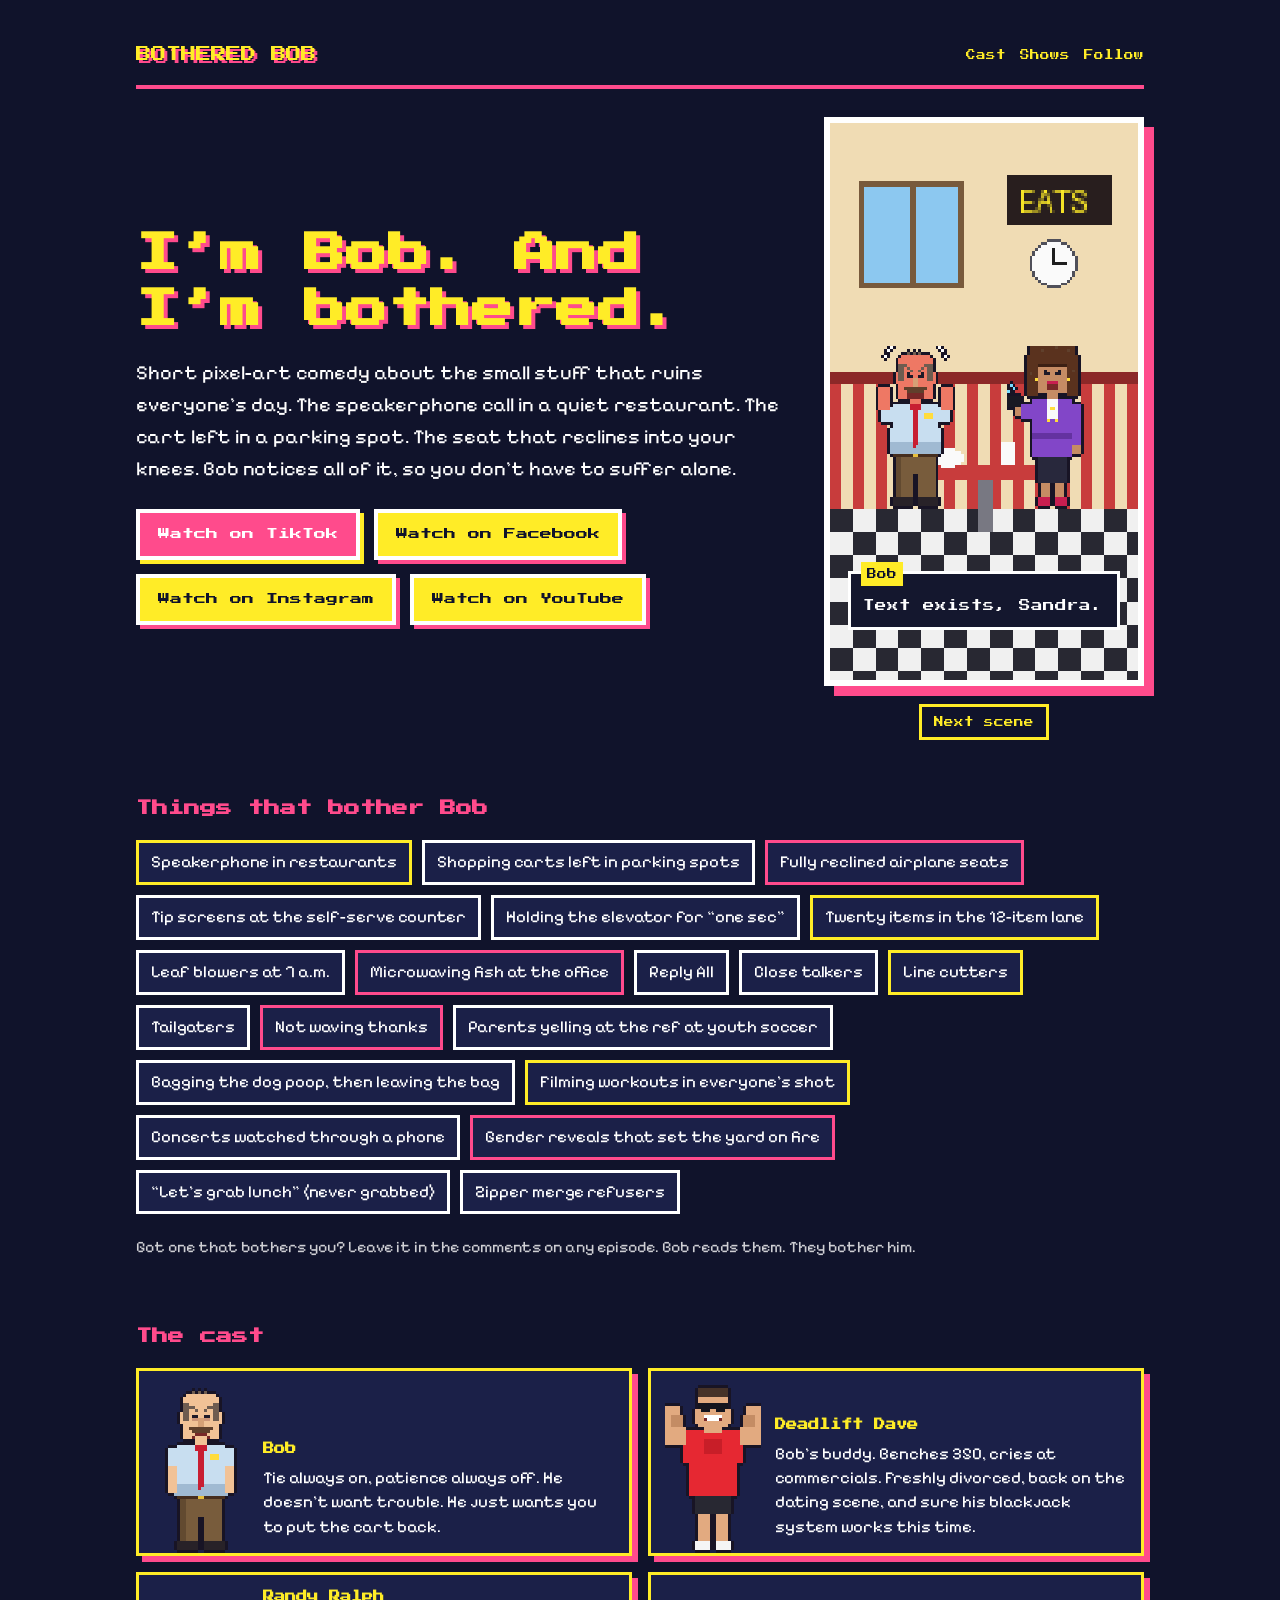
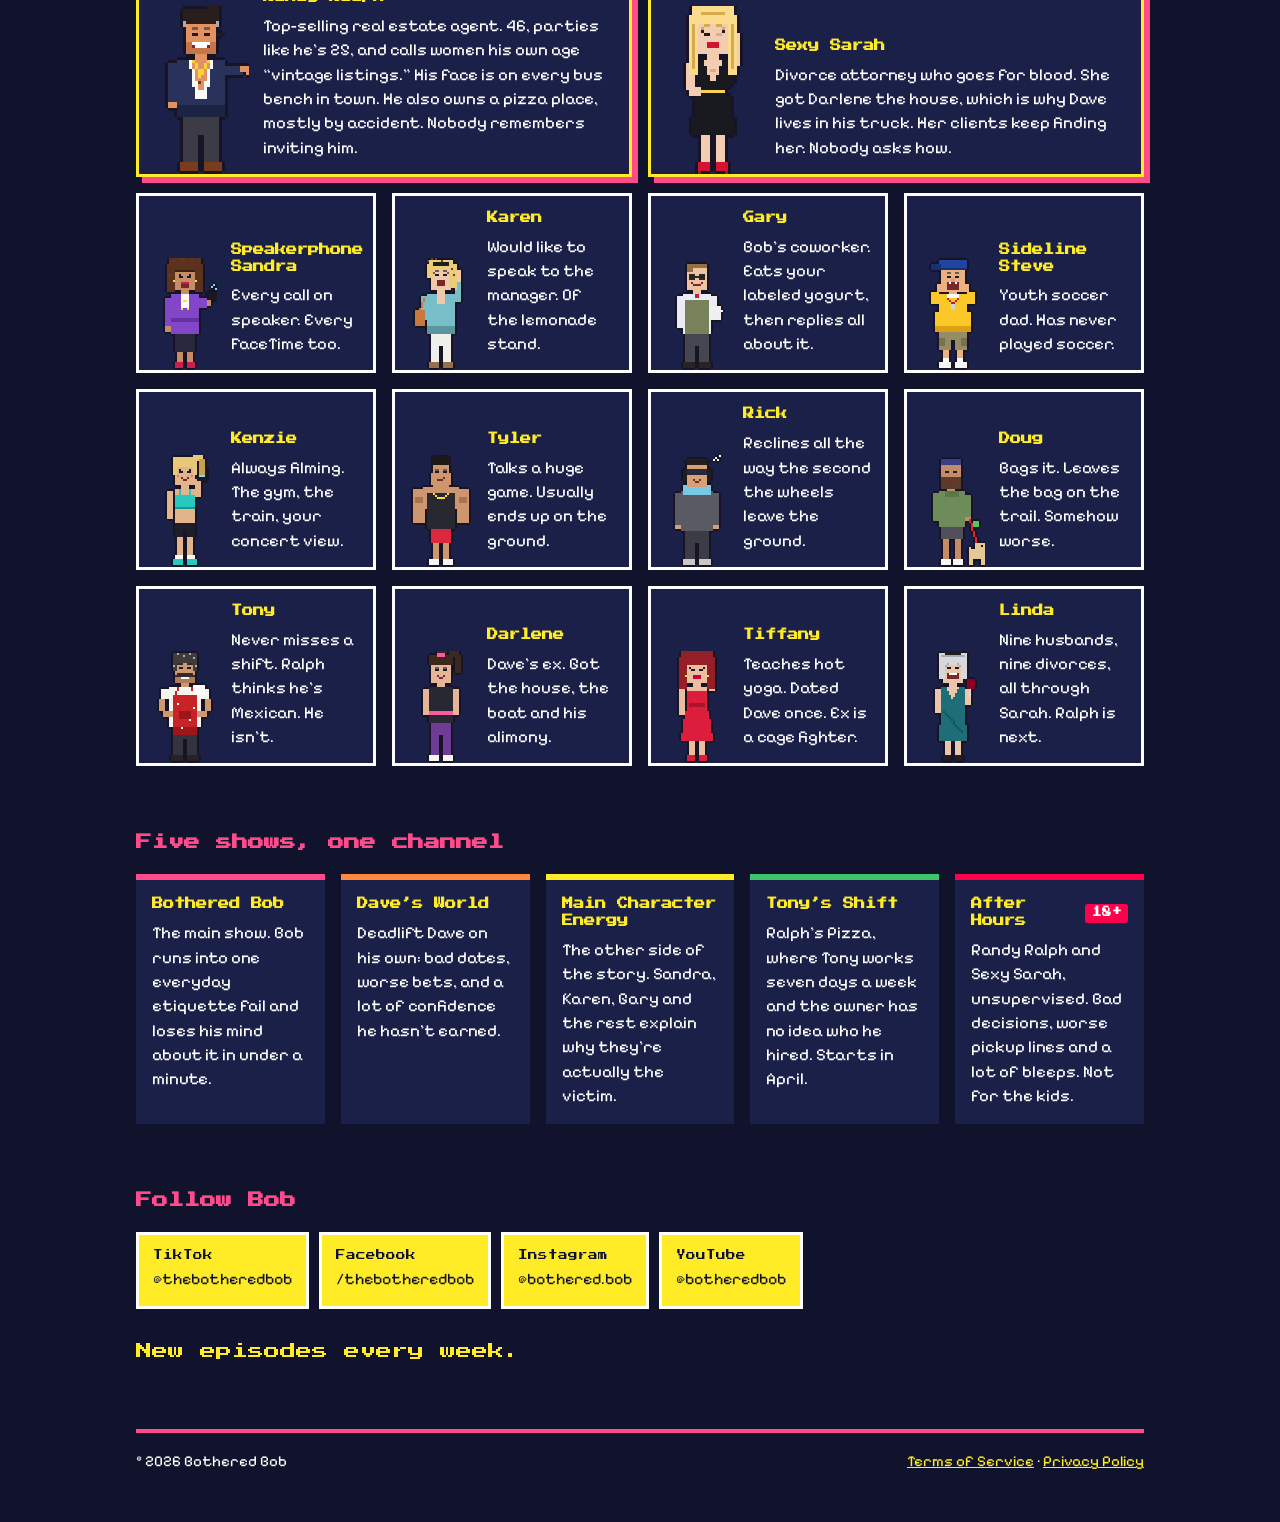
==== commit dd5024d9: "Cast: balance new card copy so rows match" ====
--- a/index.html
+++ b/index.html
@@ -106,10 +106,10 @@
       <li><img src="img/tyler_smug.png" alt="" width="128" height="224"><div><h3>Tyler</h3><p>Talks a huge game. Usually ends up on the ground.</p></div></li>
       <li><img src="img/rick_sleep.png" alt="" width="128" height="224"><div><h3>Rick</h3><p>Reclines all the way the second the wheels leave the ground.</p></div></li>
       <li><img src="img/doug_smug.png" alt="" width="128" height="224"><div><h3>Doug</h3><p>Bags it. Leaves the bag on the trail. Somehow worse.</p></div></li>
-      <li><img src="img/tony_proud.png" alt="" width="128" height="224"><div><h3>Tony</h3><p>Twelve years at Ralph&rsquo;s Pizza, zero days off. Ralph thinks he&rsquo;s Mexican. He&rsquo;s from South Philly.</p></div></li>
-      <li><img src="img/darlene_smug.png" alt="" width="128" height="224"><div><h3>Darlene</h3><p>Dave&rsquo;s ex. Got the house and the boat. Returns everything.</p></div></li>
-      <li><img src="img/tiff_flirt.png" alt="" width="128" height="224"><div><h3>Tiffany</h3><p>One date with Dave. Her ex is a cage fighter.</p></div></li>
-      <li><img src="img/linda_laugh.png" alt="" width="128" height="224"><div><h3>Linda</h3><p>Married nine times. All nine divorces went through Sarah. Ralph is next.</p></div></li>
+      <li><img src="img/tony_proud.png" alt="" width="128" height="224"><div><h3>Tony</h3><p>Never misses a shift. Ralph thinks he&rsquo;s Mexican. He isn&rsquo;t.</p></div></li>
+      <li><img src="img/darlene_smug.png" alt="" width="128" height="224"><div><h3>Darlene</h3><p>Dave&rsquo;s ex. Got the house, the boat and his alimony.</p></div></li>
+      <li><img src="img/tiff_flirt.png" alt="" width="128" height="224"><div><h3>Tiffany</h3><p>Teaches hot yoga. Dated Dave once. Ex is a cage fighter.</p></div></li>
+      <li><img src="img/linda_laugh.png" alt="" width="128" height="224"><div><h3>Linda</h3><p>Nine husbands, nine divorces, all through Sarah. Ralph is next.</p></div></li>
     </ul>
   </section>
 
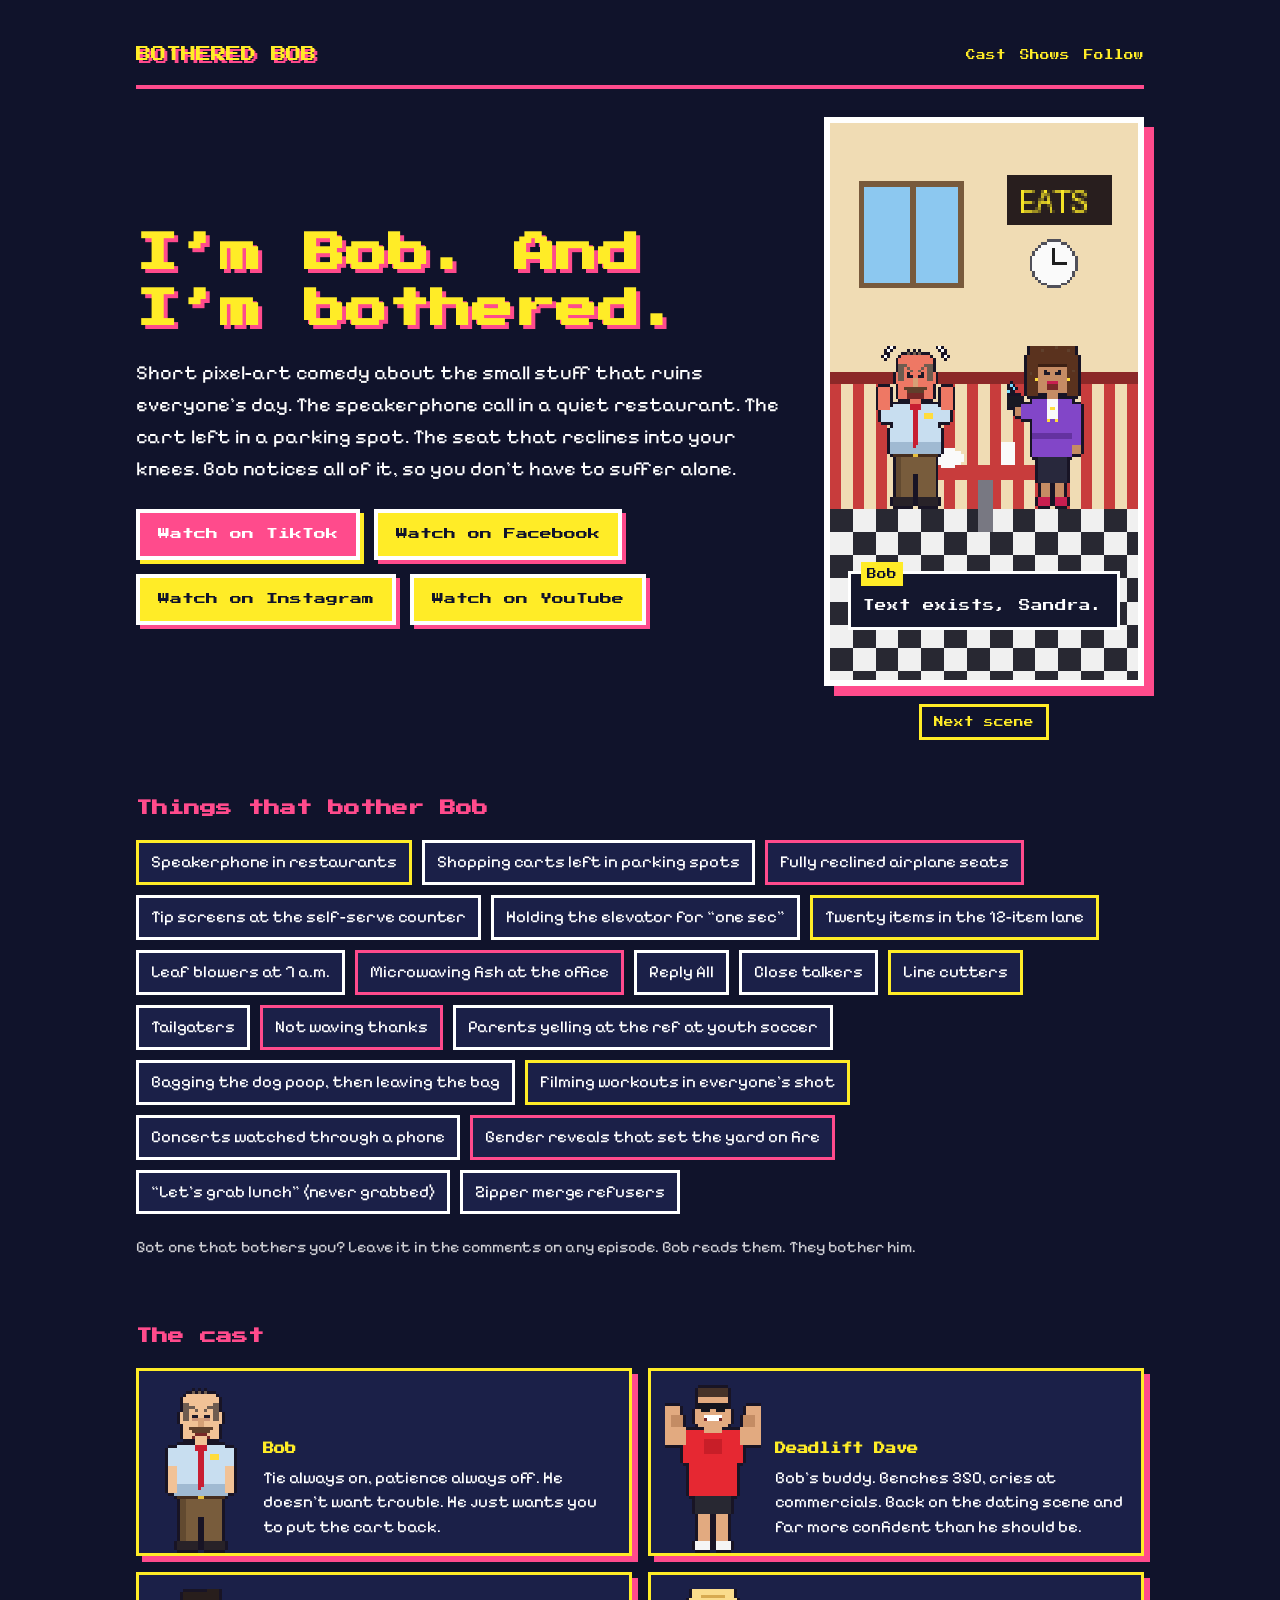
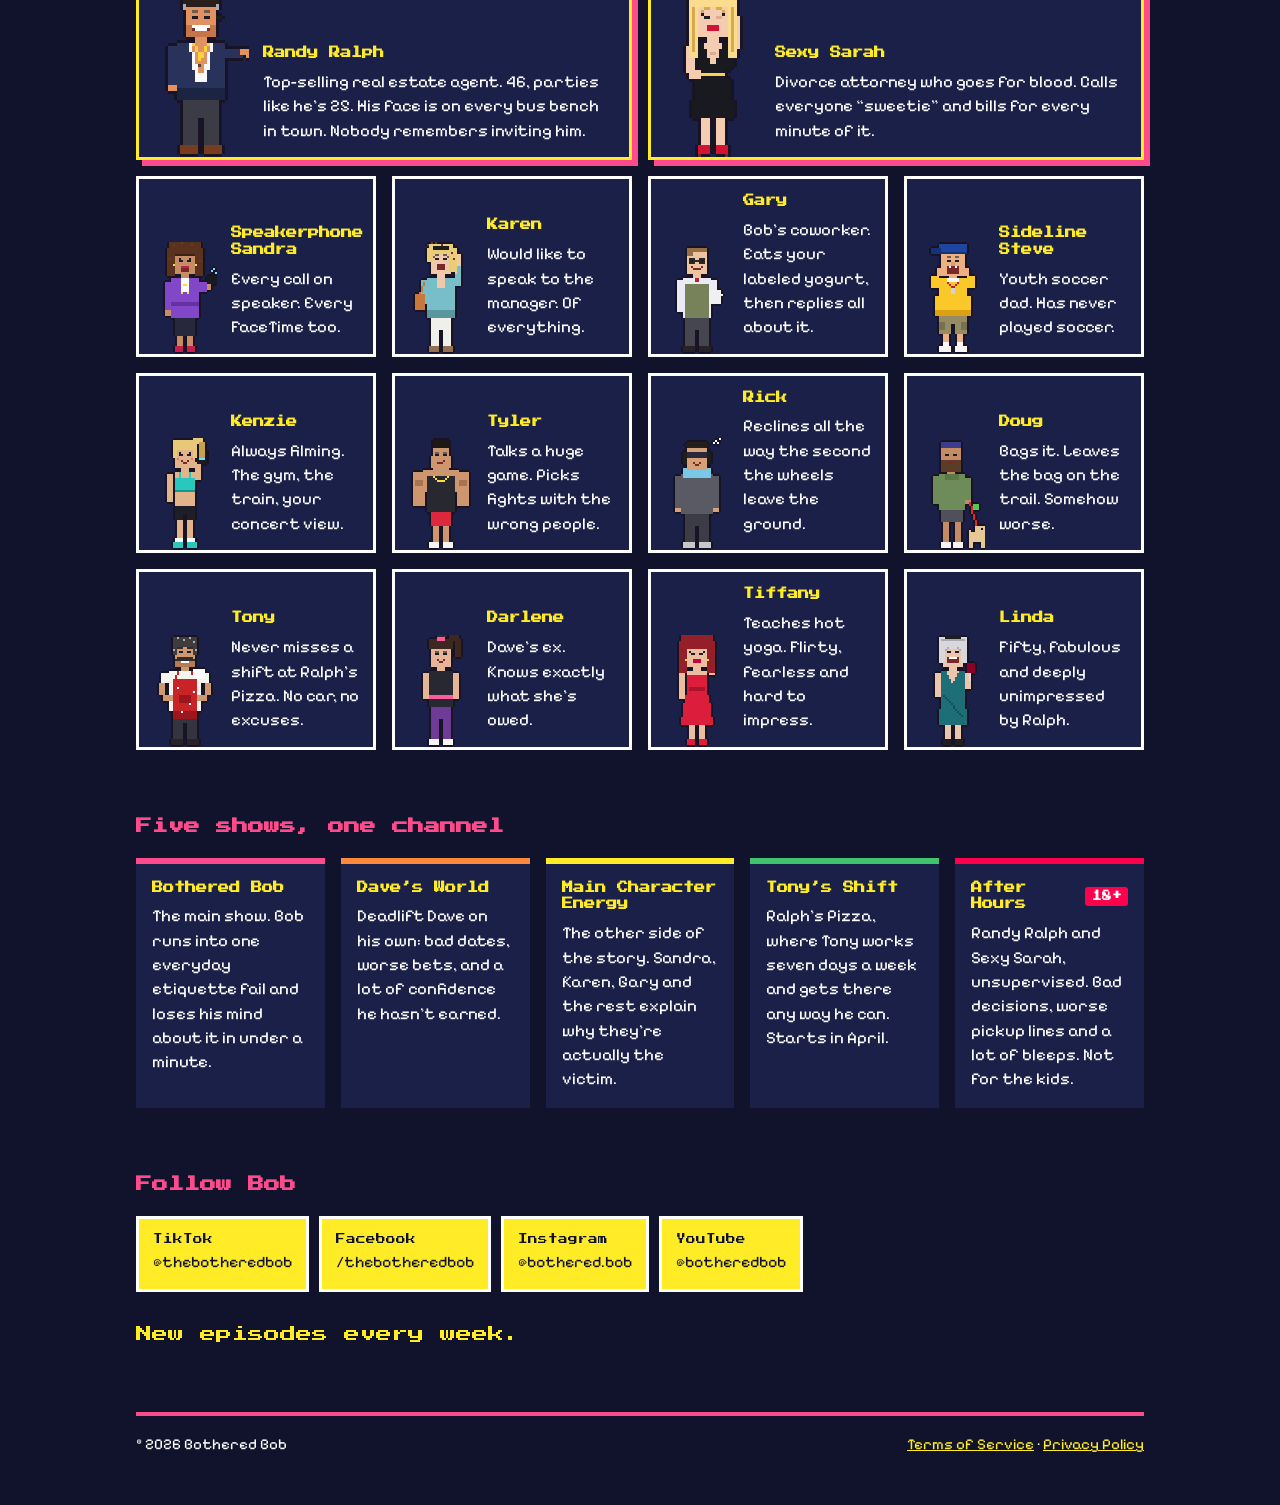
==== commit 4b55f9b6: "Cast copy: premise only, no spoilers for unreleased episodes" ====
--- a/index.html
+++ b/index.html
@@ -95,21 +95,21 @@
     <h2 id="cast-h">The cast</h2>
     <ul class="cast">
       <li class="lead"><img src="img/bob_annoyed.png" alt="" width="128" height="224"><div><h3>Bob</h3><p>Tie always on, patience always off. He doesn&rsquo;t want trouble. He just wants you to put the cart back.</p></div></li>
-      <li class="lead"><img src="img/dave_flex.png" alt="" width="128" height="224"><div><h3>Deadlift Dave</h3><p>Bob&rsquo;s buddy. Benches 350, cries at commercials. Freshly divorced, back on the dating scene, and sure his blackjack system works this time.</p></div></li>
-      <li class="lead"><img src="img/ralph_smug.png" alt="" width="128" height="224"><div><h3>Randy Ralph</h3><p>Top-selling real estate agent. 46, parties like he&rsquo;s 25, and calls women his own age &ldquo;vintage listings.&rdquo; His face is on every bus bench in town. He also owns a pizza place, mostly by accident. Nobody remembers inviting him.</p></div></li>
-      <li class="lead"><img src="img/sarah_flirt.png" alt="" width="128" height="224"><div><h3>Sexy Sarah</h3><p>Divorce attorney who goes for blood. She got Darlene the house, which is why Dave lives in his truck. Her clients keep finding her. Nobody asks how.</p></div></li>
+      <li class="lead"><img src="img/dave_flex.png" alt="" width="128" height="224"><div><h3>Deadlift Dave</h3><p>Bob&rsquo;s buddy. Benches 350, cries at commercials. Back on the dating scene and far more confident than he should be.</p></div></li>
+      <li class="lead"><img src="img/ralph_smug.png" alt="" width="128" height="224"><div><h3>Randy Ralph</h3><p>Top-selling real estate agent. 46, parties like he&rsquo;s 25. His face is on every bus bench in town. Nobody remembers inviting him.</p></div></li>
+      <li class="lead"><img src="img/sarah_flirt.png" alt="" width="128" height="224"><div><h3>Sexy Sarah</h3><p>Divorce attorney who goes for blood. Calls everyone &ldquo;sweetie&rdquo; and bills for every minute of it.</p></div></li>
       <li><img src="img/sandra_loud.png" alt="" width="128" height="224"><div><h3>Speakerphone Sandra</h3><p>Every call on speaker. Every FaceTime too.</p></div></li>
-      <li><img src="img/karen_demand.png" alt="" width="128" height="224"><div><h3>Karen</h3><p>Would like to speak to the manager. Of the lemonade stand.</p></div></li>
+      <li><img src="img/karen_demand.png" alt="" width="128" height="224"><div><h3>Karen</h3><p>Would like to speak to the manager. Of everything.</p></div></li>
       <li><img src="img/gary_smug.png" alt="" width="128" height="224"><div><h3>Gary</h3><p>Bob&rsquo;s coworker. Eats your labeled yogurt, then replies all about it.</p></div></li>
       <li><img src="img/steve_yell.png" alt="" width="128" height="224"><div><h3>Sideline Steve</h3><p>Youth soccer dad. Has never played soccer.</p></div></li>
       <li><img src="img/kenzie_film.png" alt="" width="128" height="224"><div><h3>Kenzie</h3><p>Always filming. The gym, the train, your concert view.</p></div></li>
-      <li><img src="img/tyler_smug.png" alt="" width="128" height="224"><div><h3>Tyler</h3><p>Talks a huge game. Usually ends up on the ground.</p></div></li>
+      <li><img src="img/tyler_smug.png" alt="" width="128" height="224"><div><h3>Tyler</h3><p>Talks a huge game. Picks fights with the wrong people.</p></div></li>
       <li><img src="img/rick_sleep.png" alt="" width="128" height="224"><div><h3>Rick</h3><p>Reclines all the way the second the wheels leave the ground.</p></div></li>
       <li><img src="img/doug_smug.png" alt="" width="128" height="224"><div><h3>Doug</h3><p>Bags it. Leaves the bag on the trail. Somehow worse.</p></div></li>
-      <li><img src="img/tony_proud.png" alt="" width="128" height="224"><div><h3>Tony</h3><p>Never misses a shift. Ralph thinks he&rsquo;s Mexican. He isn&rsquo;t.</p></div></li>
-      <li><img src="img/darlene_smug.png" alt="" width="128" height="224"><div><h3>Darlene</h3><p>Dave&rsquo;s ex. Got the house, the boat and his alimony.</p></div></li>
-      <li><img src="img/tiff_flirt.png" alt="" width="128" height="224"><div><h3>Tiffany</h3><p>Teaches hot yoga. Dated Dave once. Ex is a cage fighter.</p></div></li>
-      <li><img src="img/linda_laugh.png" alt="" width="128" height="224"><div><h3>Linda</h3><p>Nine husbands, nine divorces, all through Sarah. Ralph is next.</p></div></li>
+      <li><img src="img/tony_proud.png" alt="" width="128" height="224"><div><h3>Tony</h3><p>Never misses a shift at Ralph&rsquo;s Pizza. No car, no excuses.</p></div></li>
+      <li><img src="img/darlene_smug.png" alt="" width="128" height="224"><div><h3>Darlene</h3><p>Dave&rsquo;s ex. Knows exactly what she&rsquo;s owed.</p></div></li>
+      <li><img src="img/tiff_flirt.png" alt="" width="128" height="224"><div><h3>Tiffany</h3><p>Teaches hot yoga. Flirty, fearless and hard to impress.</p></div></li>
+      <li><img src="img/linda_laugh.png" alt="" width="128" height="224"><div><h3>Linda</h3><p>Fifty, fabulous and deeply unimpressed by Ralph.</p></div></li>
     </ul>
   </section>
 
@@ -119,7 +119,7 @@
       <article><h3>Bothered Bob</h3><p>The main show. Bob runs into one everyday etiquette fail and loses his mind about it in under a minute.</p></article>
       <article><h3>Dave&rsquo;s World</h3><p>Deadlift Dave on his own: bad dates, worse bets, and a lot of confidence he hasn&rsquo;t earned.</p></article>
       <article><h3>Main Character Energy</h3><p>The other side of the story. Sandra, Karen, Gary and the rest explain why they&rsquo;re actually the victim.</p></article>
-      <article class="tony"><h3>Tony&rsquo;s Shift</h3><p>Ralph&rsquo;s Pizza, where Tony works seven days a week and the owner has no idea who he hired. Starts in April.</p></article>
+      <article class="tony"><h3>Tony&rsquo;s Shift</h3><p>Ralph&rsquo;s Pizza, where Tony works seven days a week and gets there any way he can. Starts in April.</p></article>
       <article class="mature"><h3>After Hours <span class="rating">18+</span></h3><p>Randy Ralph and Sexy Sarah, unsupervised. Bad decisions, worse pickup lines and a lot of bleeps. Not for the kids.</p></article>
     </div>
   </section>
